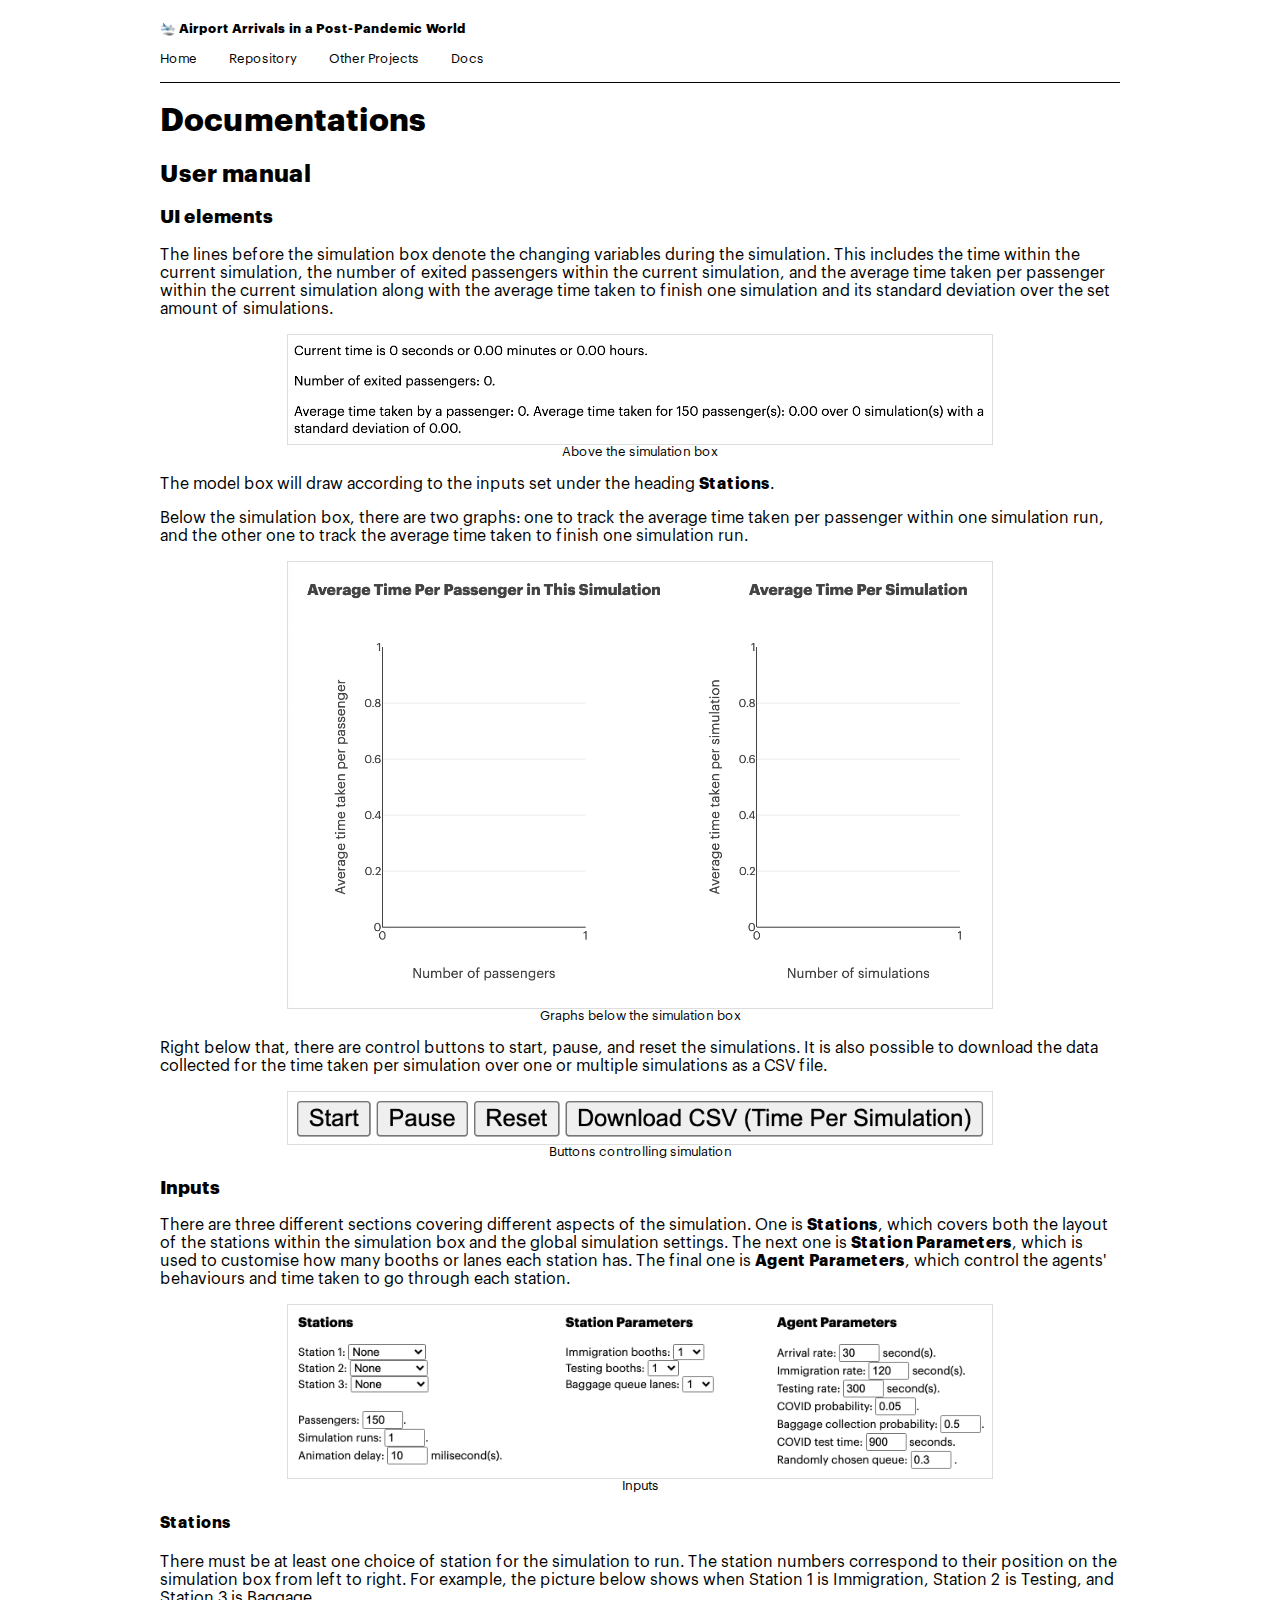
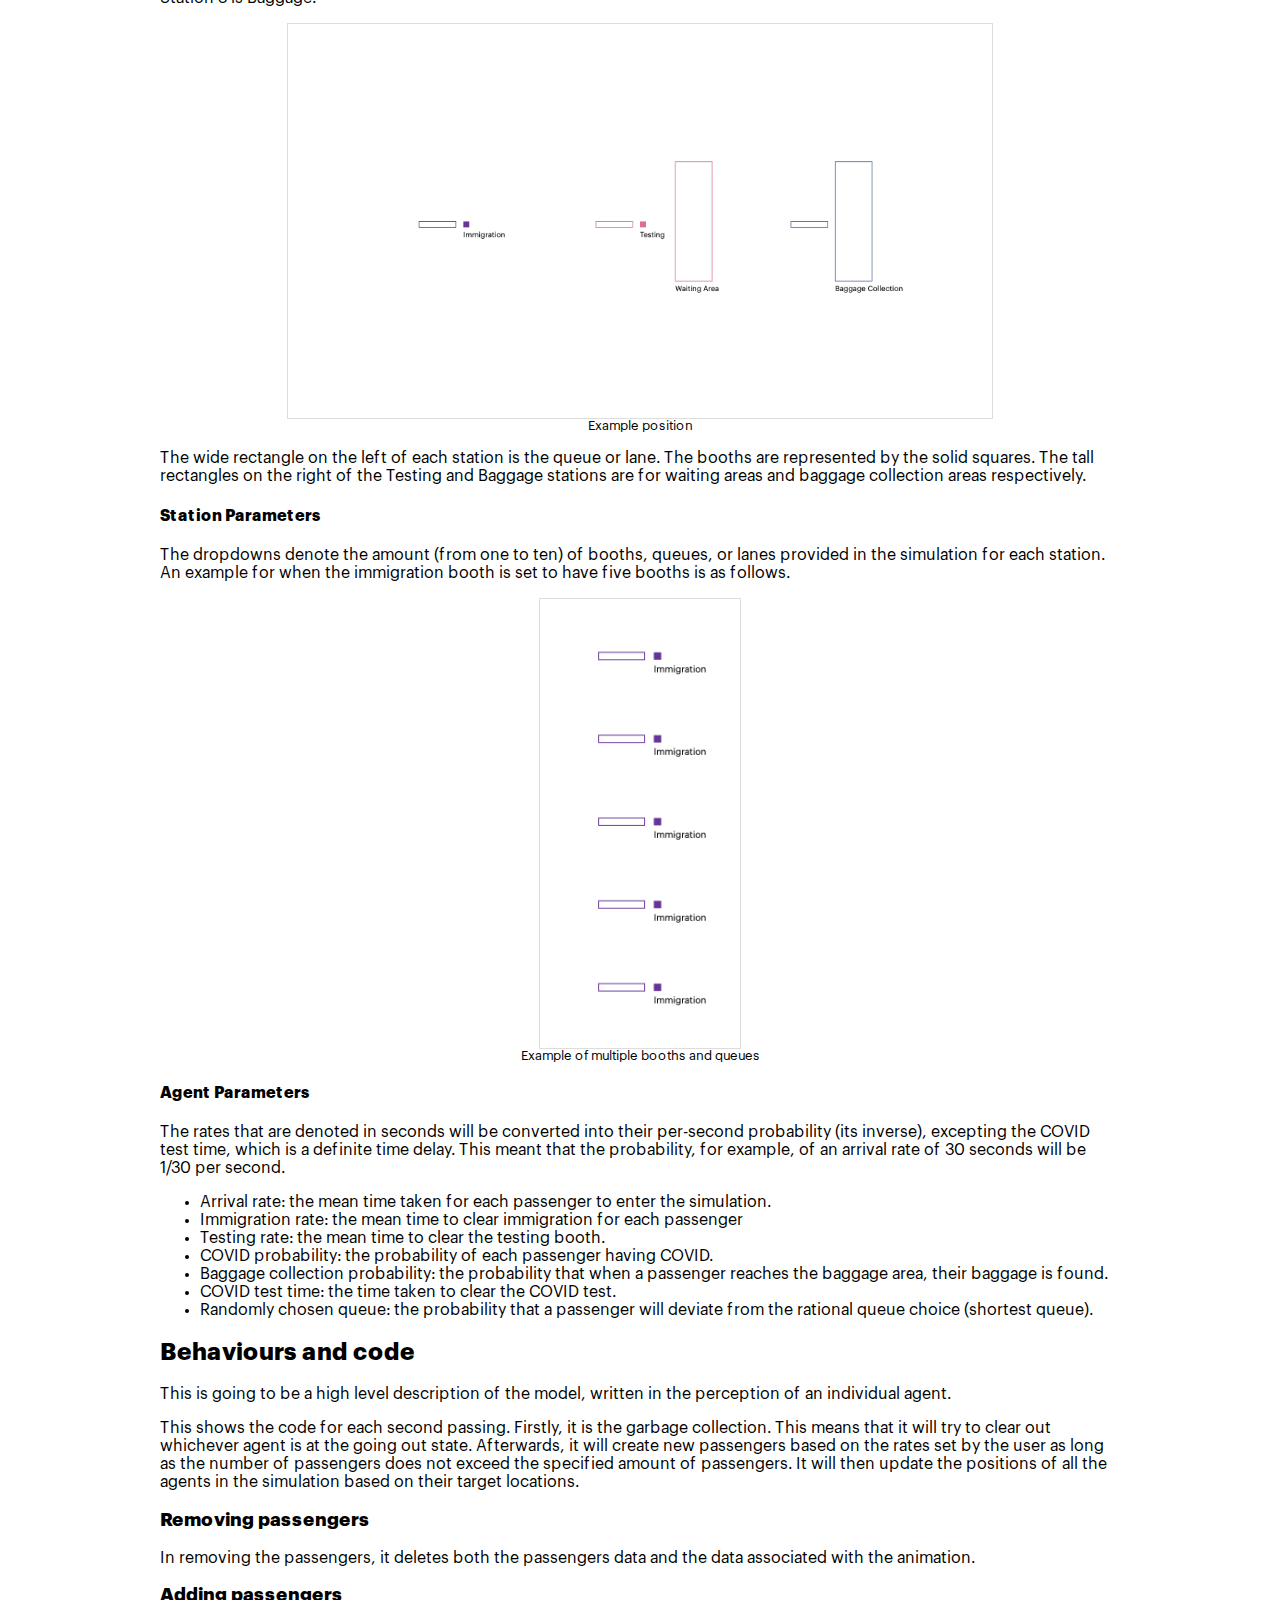
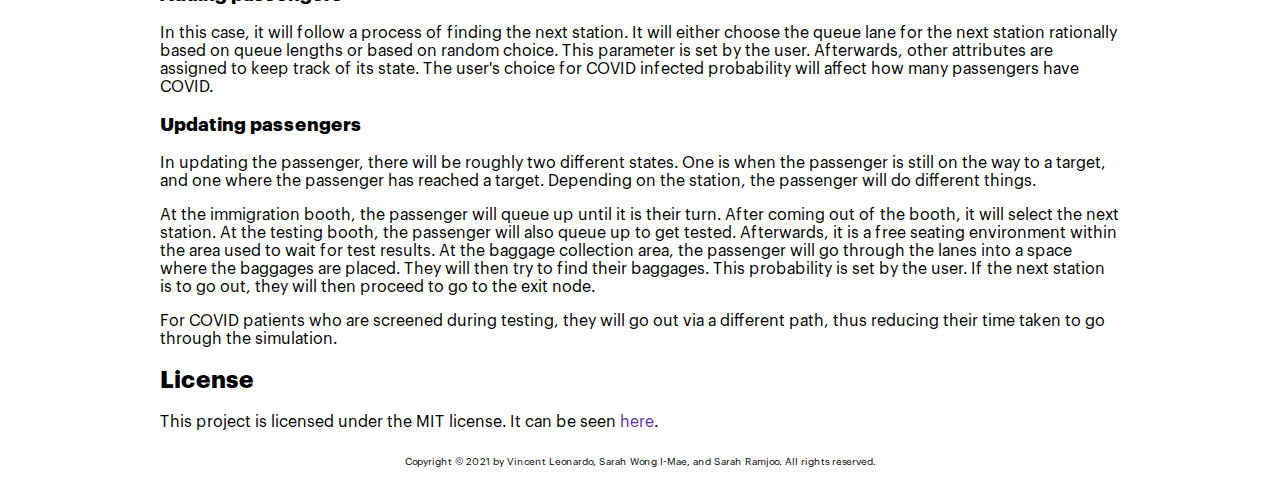
==== documentations.html @ 08063bd6 "Added docs, UI beautification" ====
<!DOCTYPE html>
<html lang="en">
<head>
  <meta charset="UTF-8">
  <meta http-equiv="X-UA-Compatible" content="IE=edge">
  <meta name="viewport" content="width=device-width, initial-scale=1.0">
  <script src="https://d3js.org/d3.v7.min.js"></script>
  <script src="https://cdn.plot.ly/plotly-2.6.3.min.js"></script>
  <link rel="stylesheet" href="./styles/stylesheet.css" />
  <title>Documentations - Airport Arrivals in a Post-Pandemic World</title>
  <title>Document</title>
</head>
<body>
  <div class="wrapper">
    <div>
        <div name="navbar">
          <p id="titlebar">🛬 <b>Airport Arrivals in a Post-Pandemic World</b></p>
          <nav class="crumbs">
            <ul>
              <li class="crumb">
                <a href="./index.html">Home</a>
              </li>
              <li class="crumb">
                <a href="https://github.com/vincentleooo/sma-airport-model">Repository</a>
              </li>
              <li class="crumb">
                <a href="https://github.com/vincentleooo">Other Projects</a>
              </li>
              <li class="crumb">
                <a href="./documentations.html">Docs</a>
              </li>
            </ul>
          </nav>
        </div>

        <h1>Documentations</h1>
        <h2>User manual</h2>
        <h3>UI elements</h3>
        <p>The lines before the simulation box denote the changing variables during the simulation. This includes the time within the current simulation, the number of exited passengers within the current simulation, and the average time taken per passenger within the current simulation along with the average time taken to finish one simulation and its standard deviation over the set amount of simulations.</p>
        
        <figure>
          <img src="./img/befSimBox.png" alt="Before the simulation box" class="responsive">
          <figcaption>Above the simulation box</figcaption>
        </figure>

        <p>The model box will draw according to the inputs set under the heading <b>Stations</b>.</p>

        <p>Below the simulation box, there are two graphs: one to track the average time taken per passenger within one simulation run, and the other one to track the average time taken to finish one simulation run.</p>

        <figure>
          <img src="./img/graphs.png" alt="Graphs" class="responsive">
          <figcaption>Graphs below the simulation box</figcaption>
        </figure>

        <p>Right below that, there are control buttons to start, pause, and reset the simulations. It is also possible to download the data collected for the time taken per simulation over one or multiple simulations as a CSV file.</p>

        <figure>
          <img src="./img/buttons.png" alt="Buttons controlling simulation" class="responsive">
          <figcaption>Buttons controlling simulation</figcaption>
        </figure>

        <h3>Inputs</h3>

        There are three different sections covering different aspects of the simulation. One is <b>Stations</b>, which covers both the layout of the stations within the simulation box and the global simulation settings. The next one is <b>Station Parameters</b>, which is used to customise how many booths or lanes each station has. The final one is <b>Agent Parameters</b>, which control the agents' behaviours and time taken to go through each station.

        <figure>
          <img src="./img/inputs.png" alt="Inputs" class="responsive">
          <figcaption>Inputs</figcaption>
        </figure>

        <h4>Stations</h4>

        <p>There must be at least one choice of station for the simulation to run. The station numbers correspond to their position on the simulation box from left to right. For example, the picture below shows when Station 1 is Immigration, Station 2 is Testing, and Station 3 is Baggage.</p>

        <figure>
          <img src="./img/example1.png" alt="Example position" class="responsive">
          <figcaption>Example position</figcaption>
        </figure>

        The wide rectangle on the left of each station is the queue or lane. The booths are represented by the solid squares. The tall rectangles on the right of the Testing and Baggage stations are for waiting areas and baggage collection areas respectively.

        <h4>Station Parameters</h4>

        The dropdowns denote the amount (from one to ten) of booths, queues, or lanes provided in the simulation for each station. An example for when the immigration booth is set to have five booths is as follows.

        <figure>
          <img src="./img/example2.png" alt="Example of multiple queues" class="responsive1">
          <figcaption>Example of multiple booths and queues</figcaption>
        </figure>

        <h4>Agent Parameters</h4>
        The rates that are denoted in seconds will be converted into their per-second probability (its inverse), excepting the COVID test time, which is a definite time delay. This meant that the probability, for example, of an arrival rate of 30 seconds will be 1/30 per second.

        <ul><li>Arrival rate: the mean time taken for each passenger to enter the simulation.</li>
        <li>Immigration rate: the mean time to clear immigration for each passenger</li>
        <li>Testing rate: the mean time to clear the testing booth.</li>
        <li>COVID probability: the probability of each passenger having COVID.</li>
        <li>Baggage collection probability: the probability that when a passenger reaches the baggage area, their baggage is found.</li>
        <li>COVID test time: the time taken to clear the COVID test.</li>
        <li>Randomly chosen queue: the probability that a passenger will deviate from the rational queue choice (shortest queue).</li></ul>

        <h2>Behaviours and code</h2>

        <p>This is going to be a high level description of the model, written in the perception of an individual agent.</p>

        <script src="https://gist.github.com/vincentleooo/a00699ca2dde5024b171e38fe5aca7cb.js"></script>

        <p>This shows the code for each second passing. Firstly, it is the garbage collection. This means that it will try to clear out whichever agent is at the going out state. Afterwards, it will create new passengers based on the rates set by the user as long as the number of passengers does not exceed the specified amount of passengers. It will then update the positions of all the agents in the simulation based on their target locations.</p>

        <h3>Removing passengers</h3>

        <script src="https://gist.github.com/vincentleooo/b3c0ce0523d89e47d59c05e5fa7e49c8.js"></script>

        <p>In removing the passengers, it deletes both the passengers data and the data associated with the animation.</p>

        <h3>Adding passengers</h3>

        <script src="https://gist.github.com/vincentleooo/8b204fa2a7189544e61f038f6f36dc8b.js"></script>

        <p>In this case, it will follow a process of finding the next station. It will either choose the queue lane for the next station rationally based on queue lengths or based on random choice. This parameter is set by the user. Afterwards, other attributes are assigned to keep track of its state. The user's choice for COVID infected probability will affect how many passengers have COVID.</p>

        <h3>Updating passengers</h3>

        <script src="https://gist.github.com/vincentleooo/0a80286d963ba66578589eab0f373d00.js"></script>

        <p>In updating the passenger, there will be roughly two different states. One is when the passenger is still on the way to a target, and one where the passenger has reached a target. Depending on the station, the passenger will do different things.</p>

        <p>At the immigration booth, the passenger will queue up until it is their turn. After coming out of the booth, it will select the next station. At the testing booth, the passenger will also queue up to get tested. Afterwards, it is a free seating environment within the area used to wait for test results. At the baggage collection area, the passenger will go through the lanes into a space where the baggages are placed. They will then try to find their baggages. This probability is set by the user. If the next station is to go out, they will then proceed to go to the exit node.</p>

        <p>For COVID patients who are screened during testing, they will go out via a different path, thus reducing their time taken to go through the simulation.</p>

        <h2>License</h2>
        <p>This project is licensed under the MIT license. It can be seen <a href="./LICENSE">here</a>.</p>
    </div>
    <footer class="footer">
      <p>
        Copyright &copy; 2021 by Vincent Leonardo, Sarah Wong I-Mae, and Sarah Ramjoo. All
        rights reserved.
      </p>
    </footer>
  </div>
  
</body>
</html>
---- styles/stylesheet.css ----
@font-face {
  font-family: "Graphik";
  font-style: normal;
  font-weight: 400;
  font-display: swap;
  src: local("Graphik-Regular"),
    url("fonts/Graphik/Graphik-Regular.woff2") format("woff2"),
    url("fonts/Graphik/Graphik-Regular.woff") format("woff");
}

/* source-sans-pro-600 */
@font-face {
  font-family: "Graphik";
  font-style: normal;
  font-weight: 600;
  font-display: swap;
  src: local("Graphik-Medium"),
    url("fonts/Graphik/Graphik-Medium.woff2") format("woff2"),
    url("fonts/Graphik/Graphik-Medium.woff") format("woff");
}

/* source-sans-pro-700 */
@font-face {
  font-family: "Graphik";
  font-style: normal;
  font-weight: 700;
  font-display: swap;
  src: local("Graphik-Bold"),
    url("fonts/Graphik/Graphik-Bold.woff2") format("woff2"),
    url("fonts/Graphik/Graphik-Bold.woff") format("woff");
}

a {
  color: rebeccapurple;
  text-decoration: none;
}

.wrapper {
  min-height: 100vh;
  display: grid;
  grid-template-rows: 1fr;
  font-family: "Graphik";
}

nav {
  border-bottom: 1px solid black;
}

.crumbs ul {
  display: flex;
  list-style-type: none;
  padding-left: 0;
  /* justify-content: space-between; */
}

.crumb {
  display: inline-block;
}

.crumbs li {
  font-size: small;
  display: inline-block;
  height: 100%;
  padding-right: 2rem;
}

.crumbs a {
  color: black;
  text-decoration: none;
}

.crumbs a:hover {
  color: rebeccapurple;
}

.footer p {
  text-align: center;
  font-size: x-small;
}

.wrapper {
  max-width: 960px;
  width: 90%;
  margin: 0 auto !important;
  float: none !important;
}

h2 {
  font-family: "Graphik";
  color: black;
}

p,
ul {
  font-family: "Graphik";
}

.simulate {
  text-align: center;
}

.button {
  font-size: medium;
}

label {
  font-size: small;
}

.selections label {
  display: list-item;
  list-style: none;
}

.parameters label {
  display: list-item;
  list-style: none;
}

.probabilities label {
  display: list-item;
  list-style: none;
}

.slider {
  -webkit-appearance: none;
  width: 50%;
  border-radius: 10px;
  background: #d3d3d3;
  outline: none;
  opacity: 0.7;
  -webkit-transition: 0.2s;
  transition: opacity 0.2s;
}

.slider::-webkit-slider-thumb {
  -webkit-appearance: none;
  appearance: none;
  width: 10px;
  height: 10px;
  border-radius: 50%;
  background: rebeccapurple;
  cursor: pointer;
}

.slider::-moz-range-thumb {
  width: 10px;
  height: 10px;
  border-radius: 50%;
  background: rebeccapurple;
  cursor: pointer;
}

.slidecontainer output {
  font-size: small;
}

.inputs {
  display: flex;
  justify-content: space-evenly;
}

#time,
#numExited,
#aveAll {
  font-size: small;
}

#graphs {
  display: flex;
  gap: 5px;
}

@media (max-width: 800px) {
  .inputs {
    display: list-item;
    list-style: none;
  }
}

@media (max-width: 720px) {
  #graphs {
    display: list-item;
    list-style: none;
  }
}

.responsive {
  max-width: 960px;
  width: 80%;
  display: block;
  margin-left: auto;
  margin-right: auto;
  border: #ddd thin solid;
}

.responsive1 {
  max-width: 200px;
  width: 80%;
  display: block;
  margin-left: auto;
  margin-right: auto;
  border: #ddd thin solid;
}

figcaption {
  font-size: small;
  text-align: center;
}

#titlebar {
  font-size: small;
}

/* #toc_container {
  background: #f9f9f9 none repeat scroll 0 0;
  border: 1px solid #aaa;
  display: table;
  font-size: 85%;
  margin-bottom: 1em;
  padding: 20px;
  width: auto;
}
.toc_title {
  font-weight: 700;
  text-align: center;
}
#toc_container li,
#toc_container ul,
#toc_container ul li {
  list-style: outside none none !important;
} */
.gist {
  max-width: 100%;
  display: block;
  margin-left: auto;
  margin-right: auto;
  overflow: auto;
}

.gist .blob-wrapper.data {
  max-height:500px;
  overflow:auto;
}
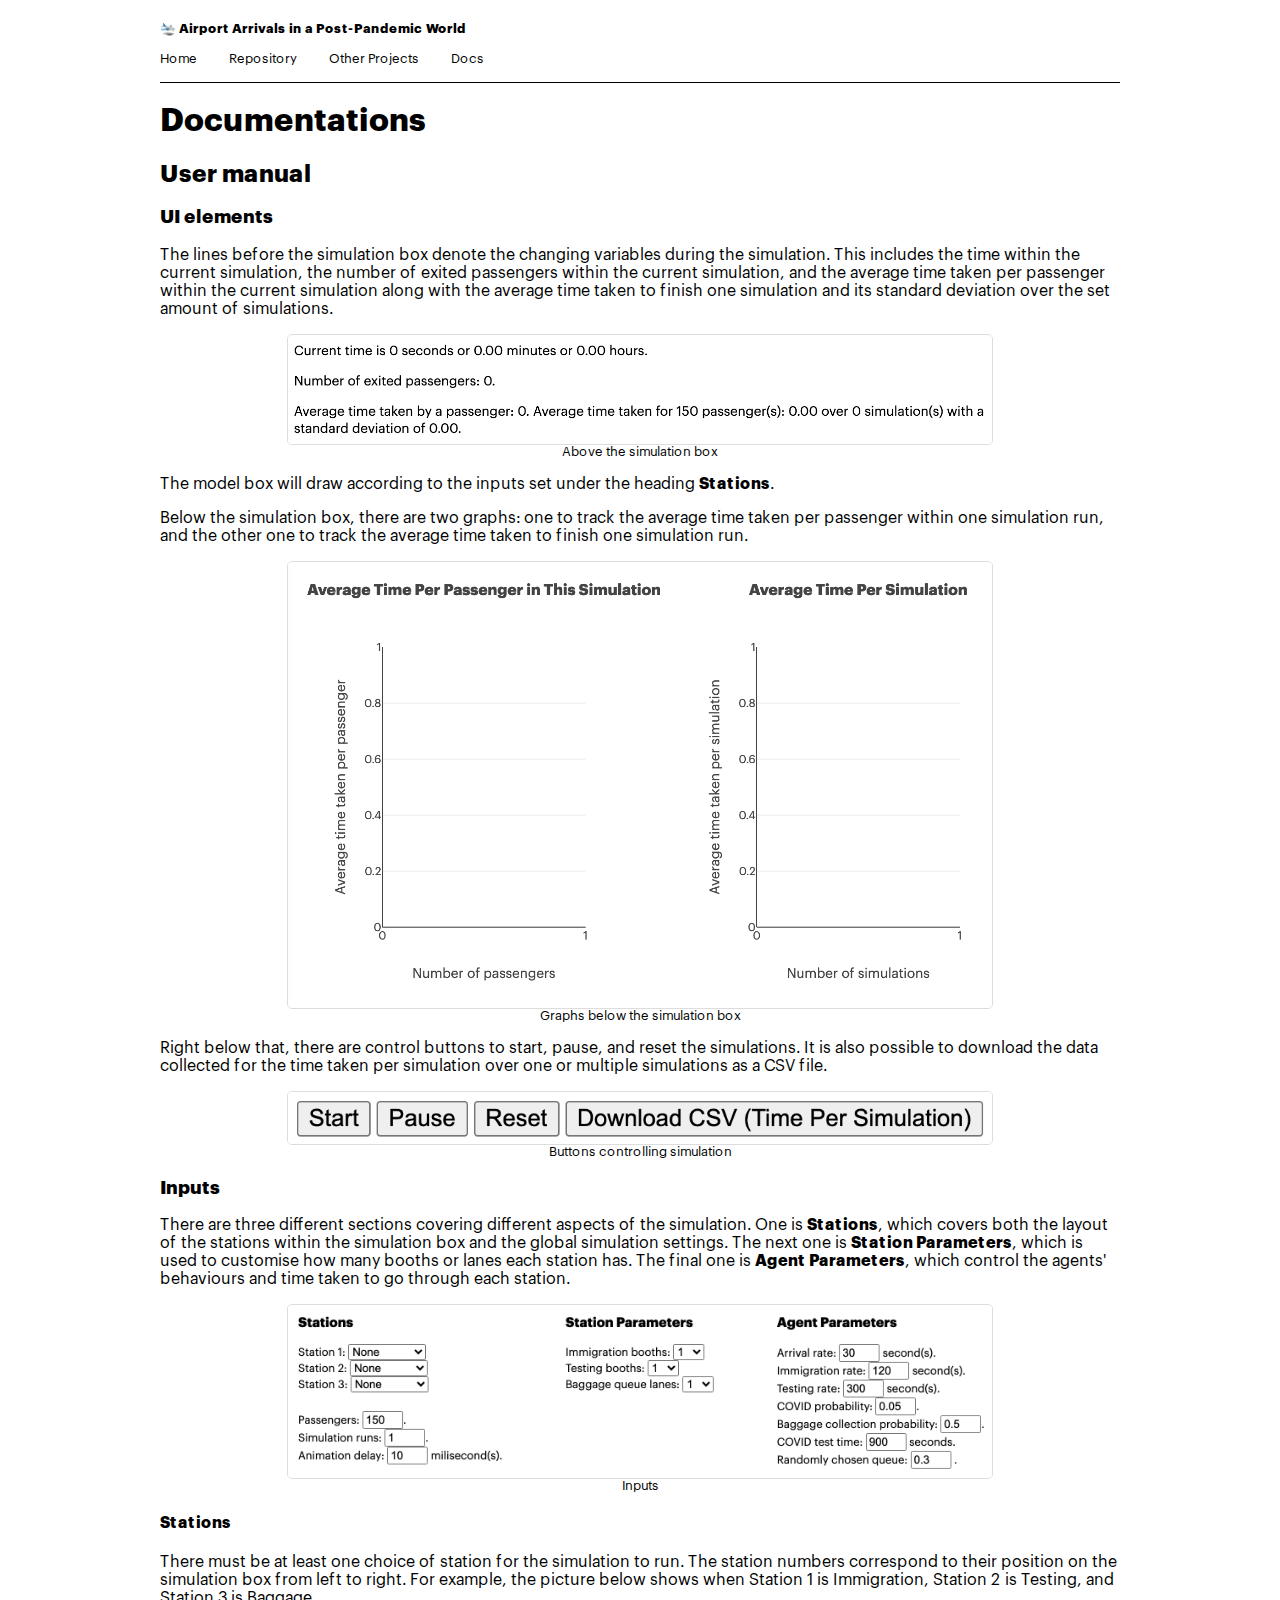
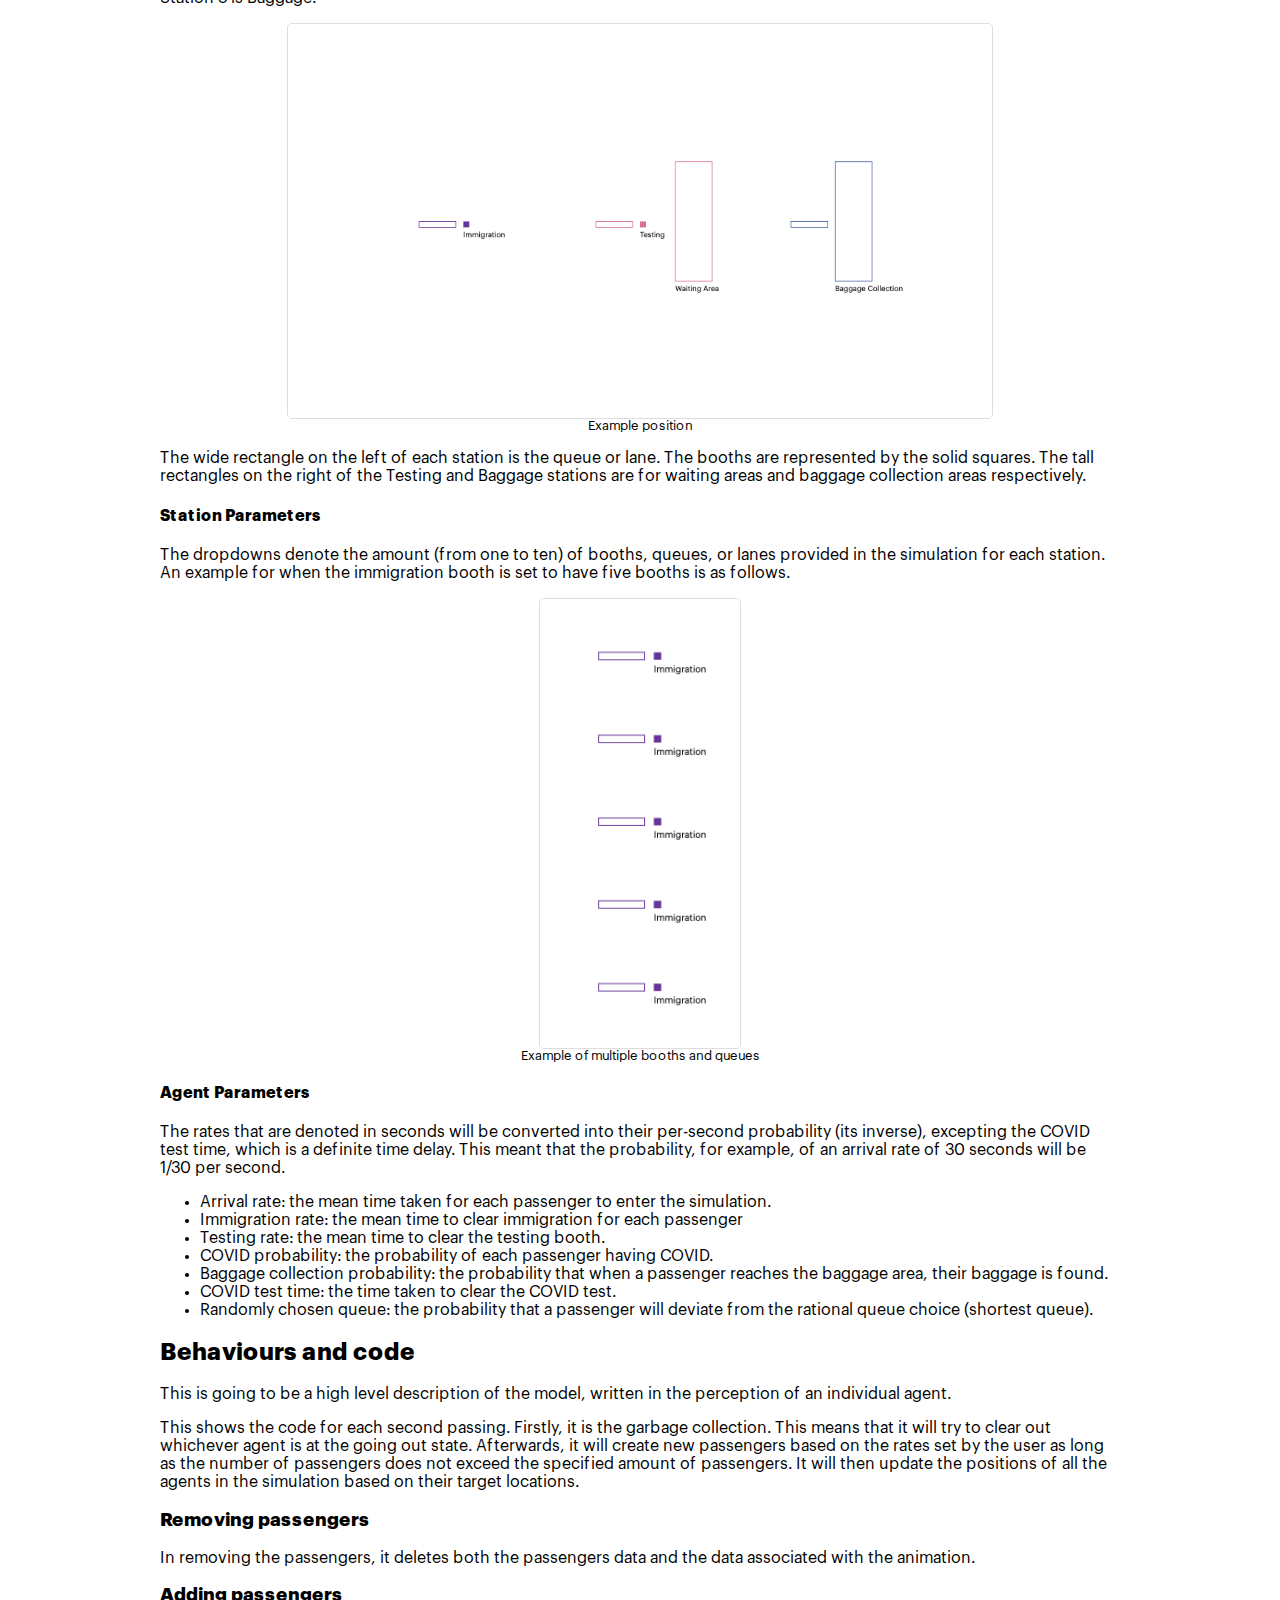
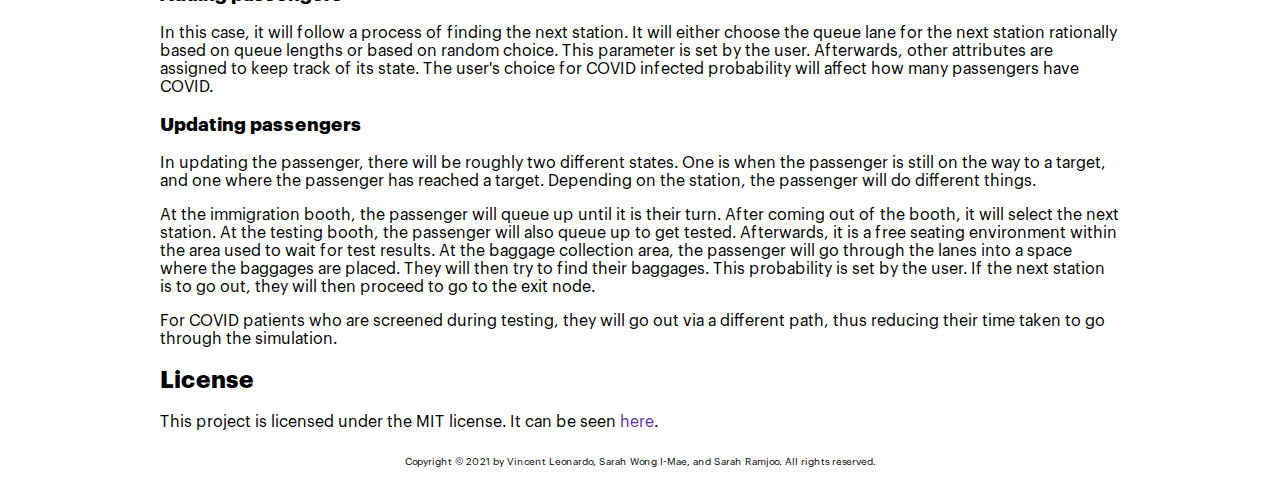
==== commit 4e78d374: "Edited gist stylings, hot fix for mobile" ====
--- a/documentations.html
+++ b/documentations.html
@@ -102,26 +102,32 @@
         <h2>Behaviours and code</h2>
 
         <p>This is going to be a high level description of the model, written in the perception of an individual agent.</p>
-
-        <script src="https://gist.github.com/vincentleooo/a00699ca2dde5024b171e38fe5aca7cb.js"></script>
-
+        
+        <!-- <figure id="gists">
+          <script src="https://gist.github.com/vincentleooo/a00699ca2dde5024b171e38fe5aca7cb.js"></script>
+        </figure> -->
+          
         <p>This shows the code for each second passing. Firstly, it is the garbage collection. This means that it will try to clear out whichever agent is at the going out state. Afterwards, it will create new passengers based on the rates set by the user as long as the number of passengers does not exceed the specified amount of passengers. It will then update the positions of all the agents in the simulation based on their target locations.</p>
 
         <h3>Removing passengers</h3>
 
-        <script src="https://gist.github.com/vincentleooo/b3c0ce0523d89e47d59c05e5fa7e49c8.js"></script>
+        <!-- <figure id="gists">
+          <script src="https://gist.github.com/vincentleooo/b3c0ce0523d89e47d59c05e5fa7e49c8.js"></script>
+        </figure> -->
 
         <p>In removing the passengers, it deletes both the passengers data and the data associated with the animation.</p>
 
         <h3>Adding passengers</h3>
-
-        <script src="https://gist.github.com/vincentleooo/8b204fa2a7189544e61f038f6f36dc8b.js"></script>
+        <!-- <figure id="gists">
+          <script src="https://gist.github.com/vincentleooo/8b204fa2a7189544e61f038f6f36dc8b.js"></script>
+        </figure> -->
 
         <p>In this case, it will follow a process of finding the next station. It will either choose the queue lane for the next station rationally based on queue lengths or based on random choice. This parameter is set by the user. Afterwards, other attributes are assigned to keep track of its state. The user's choice for COVID infected probability will affect how many passengers have COVID.</p>
 
         <h3>Updating passengers</h3>
-
-        <script src="https://gist.github.com/vincentleooo/0a80286d963ba66578589eab0f373d00.js"></script>
+        <figure id="gists">
+          <script src="https://gist.github.com/vincentleooo/0a80286d963ba66578589eab0f373d00.js"></script>
+        </figure>
 
         <p>In updating the passenger, there will be roughly two different states. One is when the passenger is still on the way to a target, and one where the passenger has reached a target. Depending on the station, the passenger will do different things.</p>
 
@@ -131,6 +137,8 @@
 
         <h2>License</h2>
         <p>This project is licensed under the MIT license. It can be seen <a href="./LICENSE">here</a>.</p>
+
+        
     </div>
     <footer class="footer">
       <p>
--- a/styles/stylesheet.css
+++ b/styles/stylesheet.css
@@ -29,6 +29,10 @@
     url("fonts/Graphik/Graphik-Bold.woff2") format("woff2"),
     url("fonts/Graphik/Graphik-Bold.woff") format("woff");
 }
+
+/* body {
+  margin: auto;
+} */
 
 a {
   color: rebeccapurple;
@@ -186,21 +190,25 @@
 }
 
 .responsive {
-  max-width: 960px;
+  max-width: 960px !important;
   width: 80%;
   display: block;
   margin-left: auto;
   margin-right: auto;
   border: #ddd thin solid;
+  overflow: auto;
+  border-radius: 5px;
 }
 
 .responsive1 {
-  max-width: 200px;
+  max-width: 200px !important;
   width: 80%;
   display: block;
   margin-left: auto;
   margin-right: auto;
   border: #ddd thin solid;
+  overflow: auto;
+  border-radius: 5px;
 }
 
 figcaption {
@@ -231,14 +239,182 @@
   list-style: outside none none !important;
 } */
 .gist {
-  max-width: 100%;
+  max-width: 960px !important;
+  min-width: 100px;
+  overflow:auto;
+}
+
+
+
+.gist .blob-wrapper.data {
+  max-height: 500px;
+  overflow: auto;
+  max-width: 960px;
+}
+
+@media (max-width: 760px) {
+  .gist .blob-wrapper.data {
+    max-height: 500px;
+  }
+
+  .gist {
+    width: 360px !important;
+    max-width: 360px !important;
+    overflow:auto;
+    width: 100%;
+  }
+}
+
+/* #gists {
+  max-width: 960px !important;
+  width: 80%;
   display: block;
   margin-left: auto;
   margin-right: auto;
-  overflow: auto;
-}
-
-.gist .blob-wrapper.data {
-  max-height:500px;
-  overflow:auto;
-}
+} */
+
+body .gist .highlight {
+  background: #000;
+}
+body .gist .blob-num,
+body .gist .blob-code-inner,
+body .gist .pl-s2,
+body .gist .pl-stj {
+  color: #f8f8f2;
+}
+body .gist .pl-c1 {
+  color: #ae81ff;
+}
+body .gist .pl-enti {
+  color: #a6e22e;
+  font-weight: 700;
+}
+body .gist .pl-st {
+  color: #66d9ef;
+}
+body .gist .pl-mdr {
+  color: #66d9ef;
+  font-weight: 400;
+}
+body .gist .pl-ms1 {
+  background: #fd971f;
+}
+body .gist .pl-c,
+body .gist .pl-c span,
+body .gist .pl-pdc {
+  color: #75715e;
+  font-style: italic;
+}
+body .gist .pl-cce,
+body .gist .pl-cn,
+body .gist .pl-coc,
+body .gist .pl-enc,
+body .gist .pl-ens,
+body .gist .pl-kos,
+body .gist .pl-kou,
+body .gist .pl-mh .pl-pdh,
+body .gist .pl-mp,
+body .gist .pl-mp1 .pl-sf,
+body .gist .pl-mq,
+body .gist .pl-pde,
+body .gist .pl-pse,
+body .gist .pl-pse .pl-s2,
+body .gist .pl-mp .pl-s3,
+body .gist .pl-smi,
+body .gist .pl-stp,
+body .gist .pl-sv,
+body .gist .pl-v,
+body .gist .pl-vi,
+body .gist .pl-vpf,
+body .gist .pl-mri,
+body .gist .pl-va,
+body .gist .pl-vpu {
+  color: #66d9ef;
+}
+body .gist .pl-cos,
+body .gist .pl-ml,
+body .gist .pl-pds,
+body .gist .pl-s,
+body .gist .pl-s1,
+body .gist .pl-sol {
+  color: #e6db74;
+}
+body .gist .pl-e,
+body .gist .pl-ef,
+body .gist .pl-en,
+body .gist .pl-enf,
+body .gist .pl-enm,
+body .gist .pl-entc,
+body .gist .pl-entm,
+body .gist .pl-eoac,
+body .gist .pl-eoac .pl-pde,
+body .gist .pl-eoi,
+body .gist .pl-mai .pl-sf,
+body .gist .pl-mm,
+body .gist .pl-pdv,
+body .gist .pl-som,
+body .gist .pl-sr,
+body .gist .pl-vo {
+  color: #a6e22e;
+}
+body .gist .pl-ent,
+body .gist .pl-eoa,
+body .gist .pl-eoai,
+body .gist .pl-eoai .pl-pde,
+body .gist .pl-k,
+body .gist .pl-ko,
+body .gist .pl-kolp,
+body .gist .pl-mc,
+body .gist .pl-mr,
+body .gist .pl-ms,
+body .gist .pl-s3,
+body .gist .pl-smc,
+body .gist .pl-smp,
+body .gist .pl-sok,
+body .gist .pl-sra,
+body .gist .pl-src,
+body .gist .pl-sre {
+  color: #f92672;
+}
+body .gist .pl-mb,
+body .gist .pl-pdb {
+  color: #e6db74;
+  font-weight: 700;
+}
+body .gist .pl-mi,
+body .gist .pl-pdi {
+  color: #f92672;
+  font-style: italic;
+}
+body .gist .pl-pdc1,
+body .gist .pl-scp {
+  color: #ae81ff;
+}
+body .gist .pl-sc,
+body .gist .pl-sf,
+body .gist .pl-mo,
+body .gist .pl-entl {
+  color: #fd971f;
+}
+body .gist .pl-mi1,
+body .gist .pl-mdht {
+  color: #a6e22e;
+  background: rgba(0, 64, 0, .5);
+}
+body .gist .pl-md,
+body .gist .pl-mdhf {
+  color: #f92672;
+  background: rgba(64, 0, 0, .5);
+}
+body .gist .pl-mdh,
+body .gist .pl-mdi {
+  color: #a6e22e;
+  font-weight: 400;
+}
+body .gist .pl-ib,
+body .gist .pl-id,
+body .gist .pl-ii,
+body .gist .pl-iu {
+  background: #a6e22e;
+  color: #272822;
+}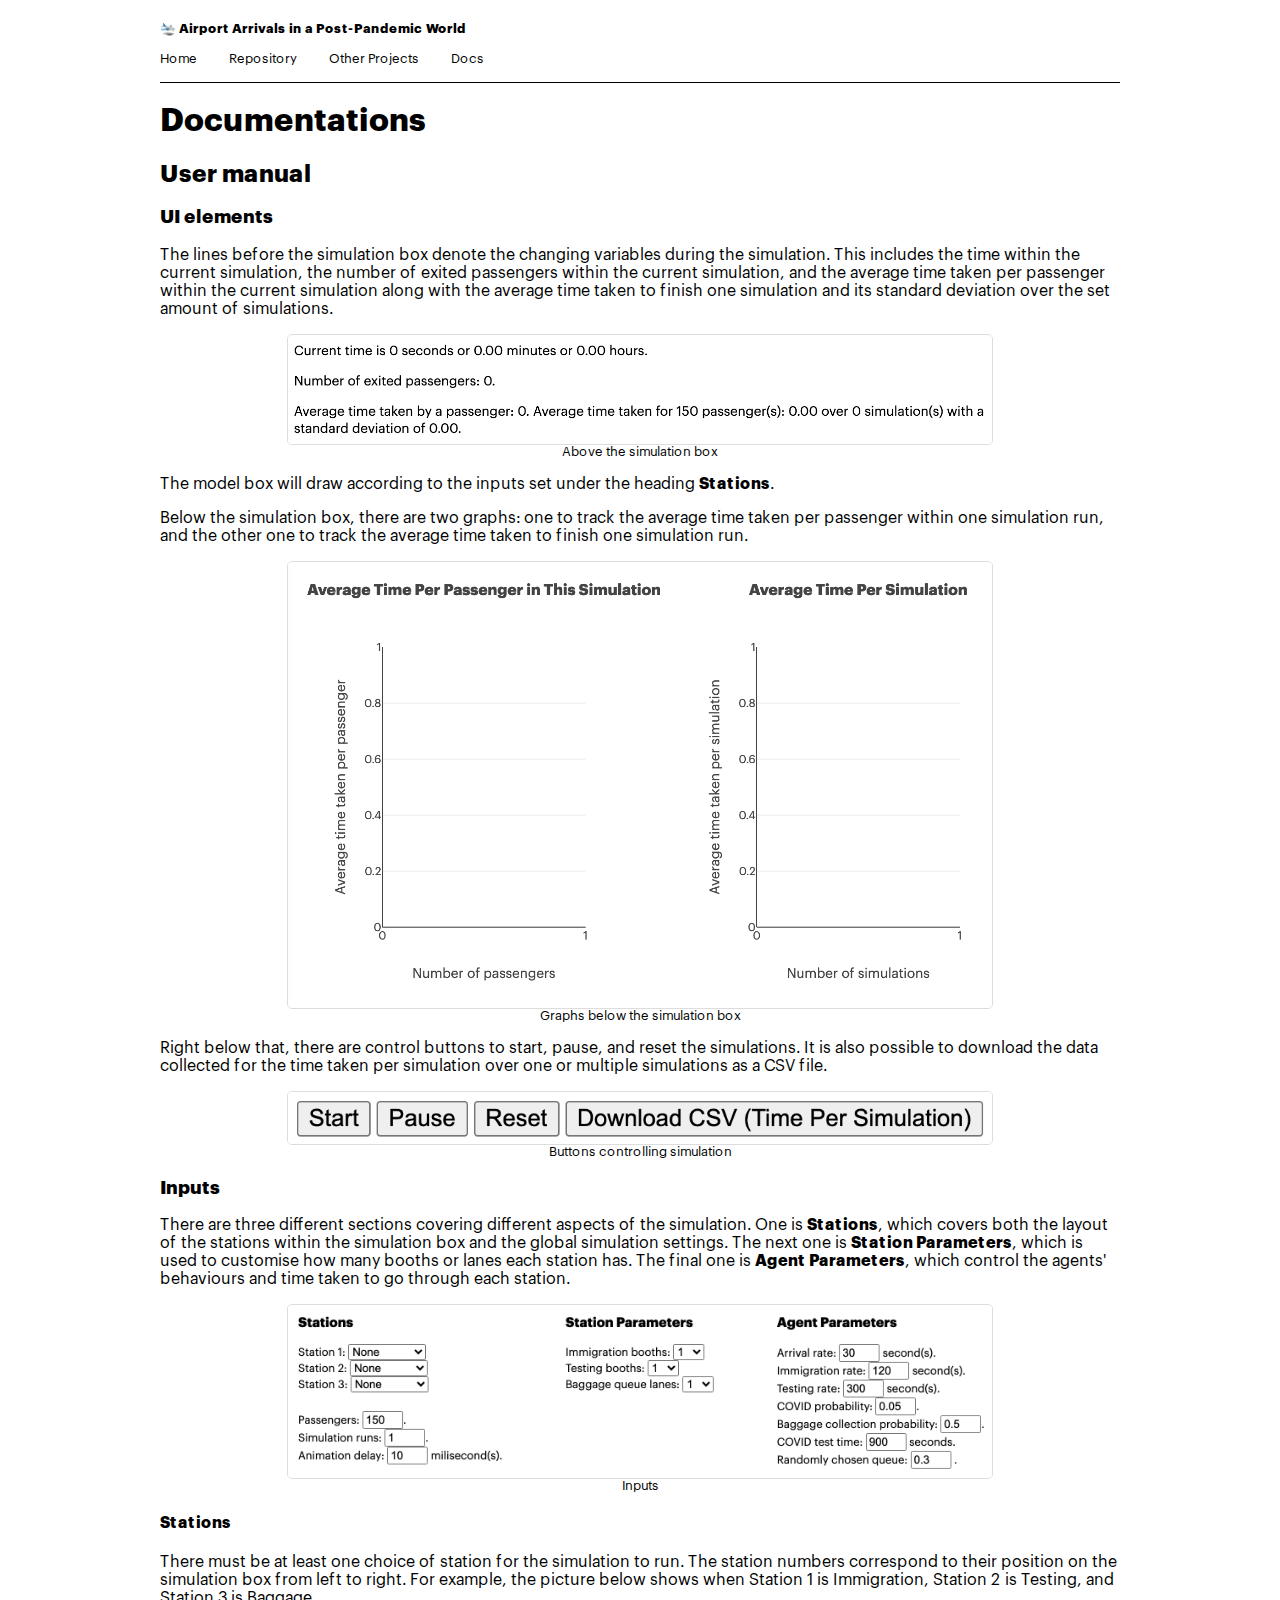
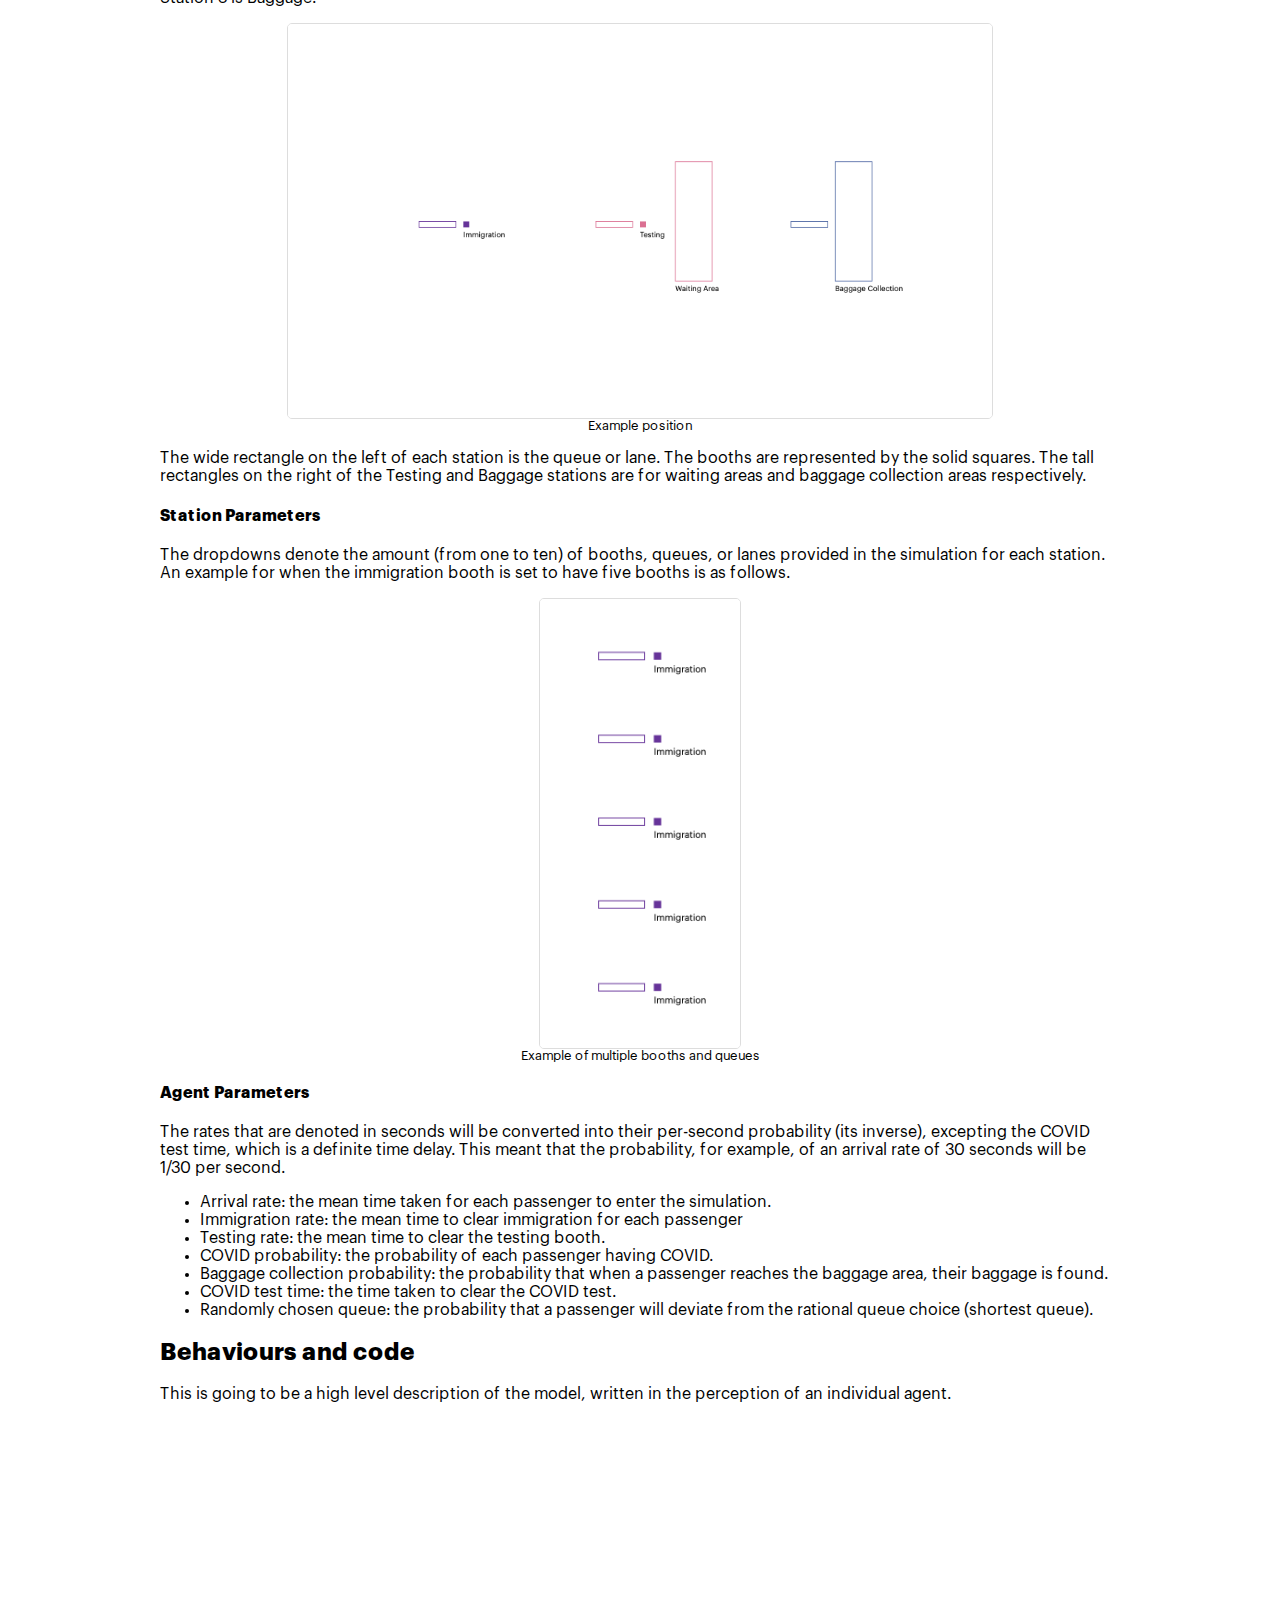
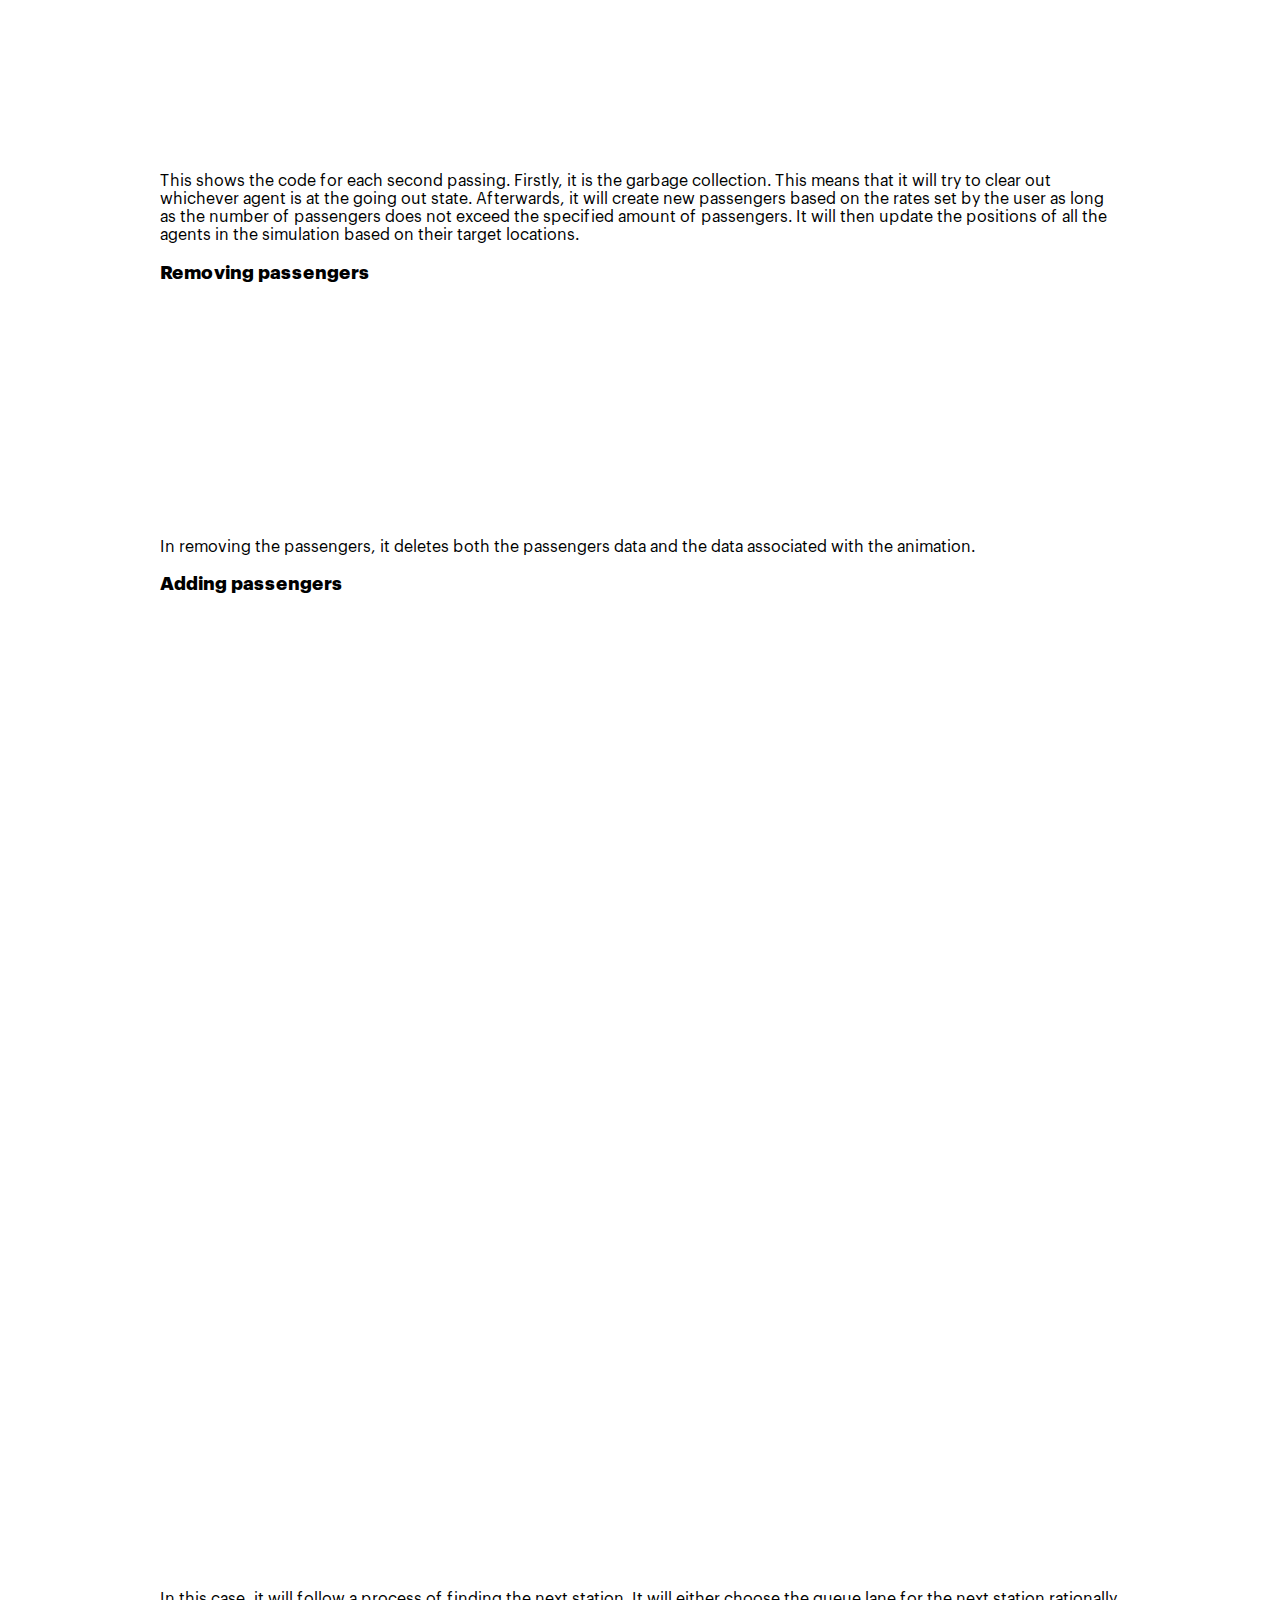
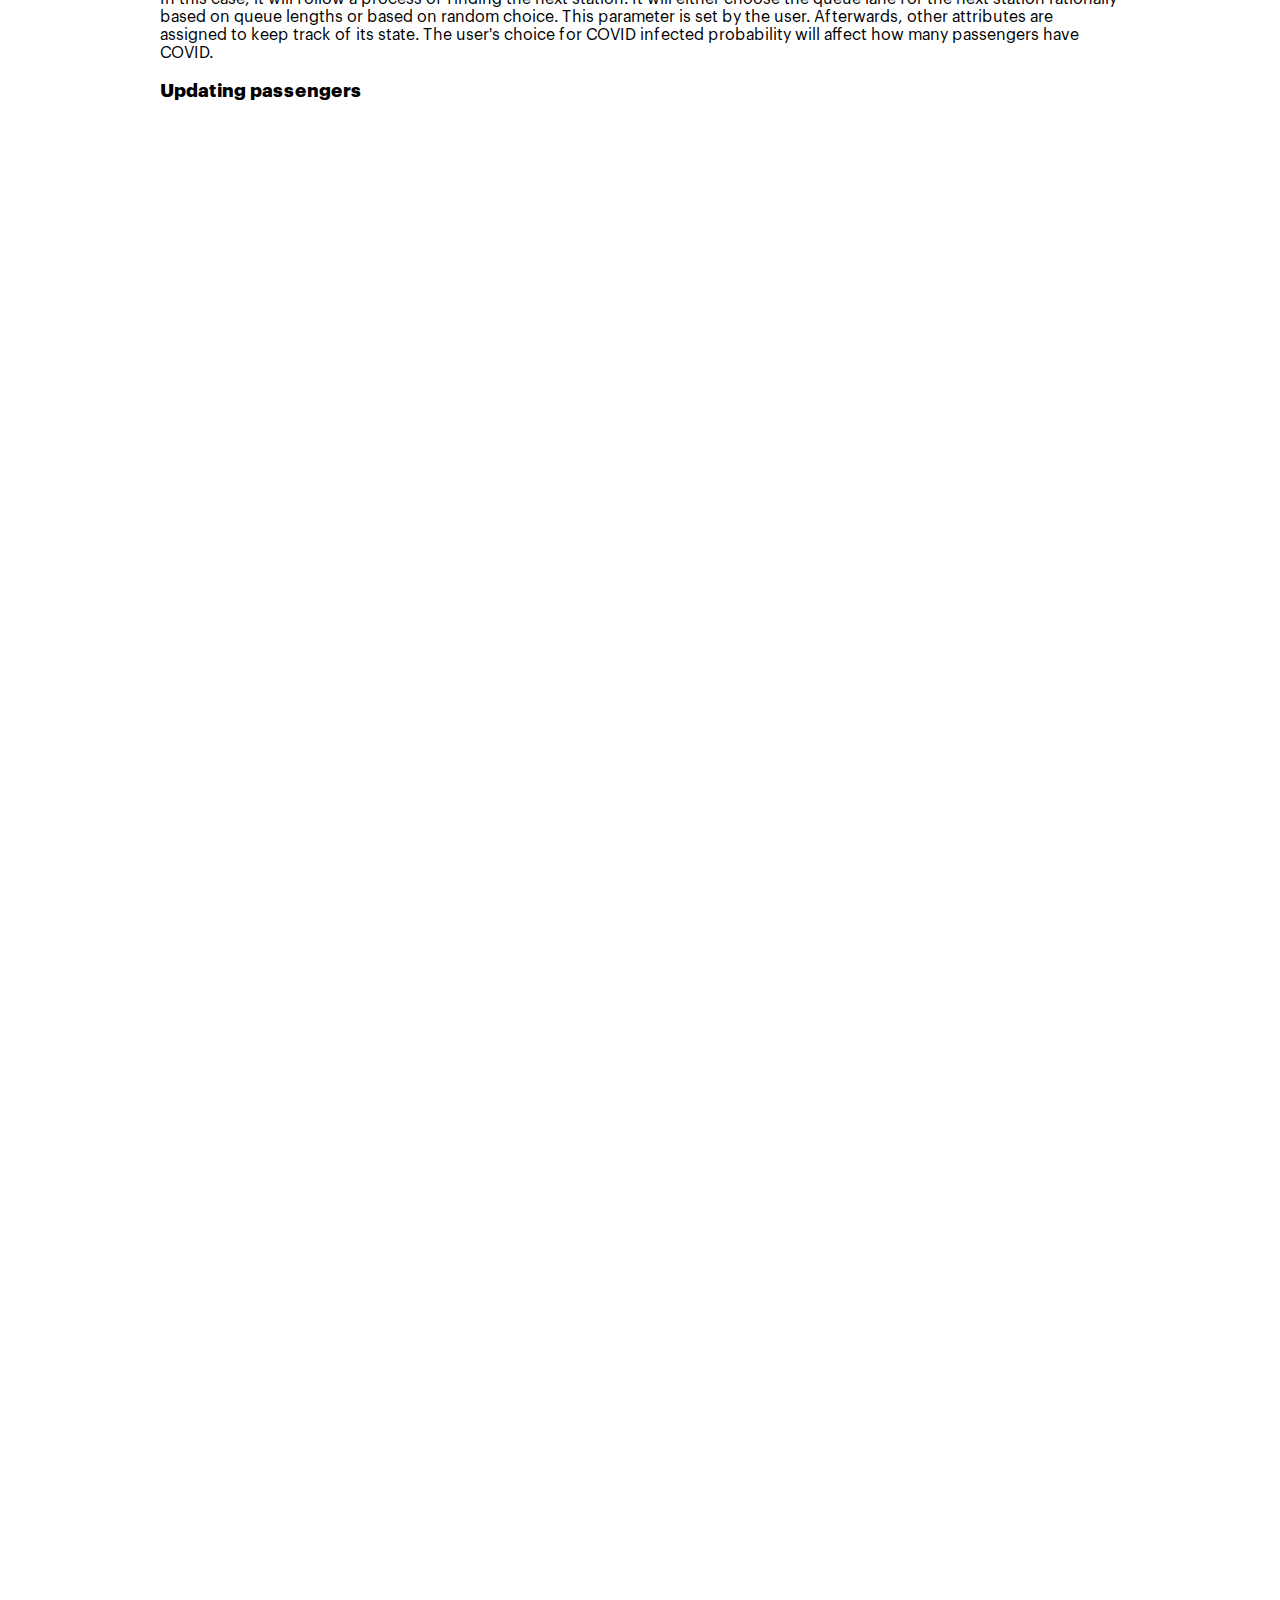
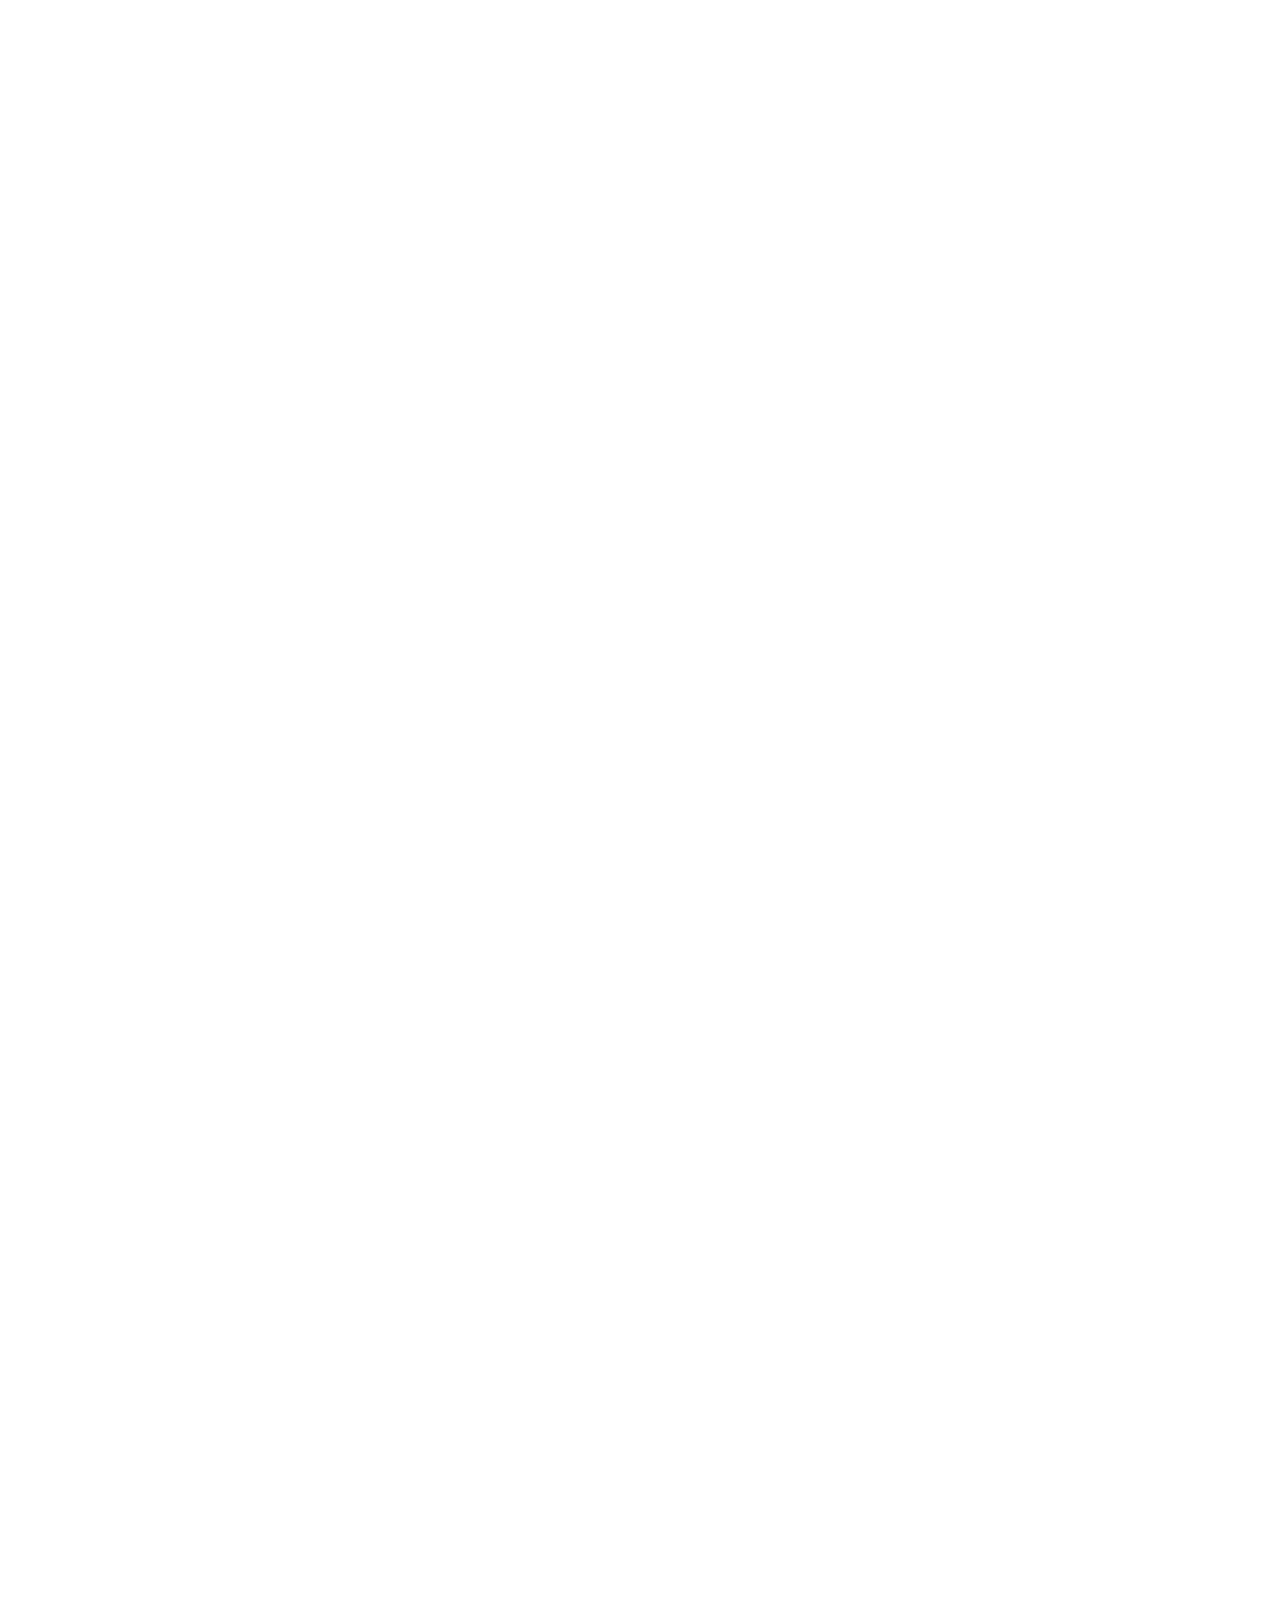
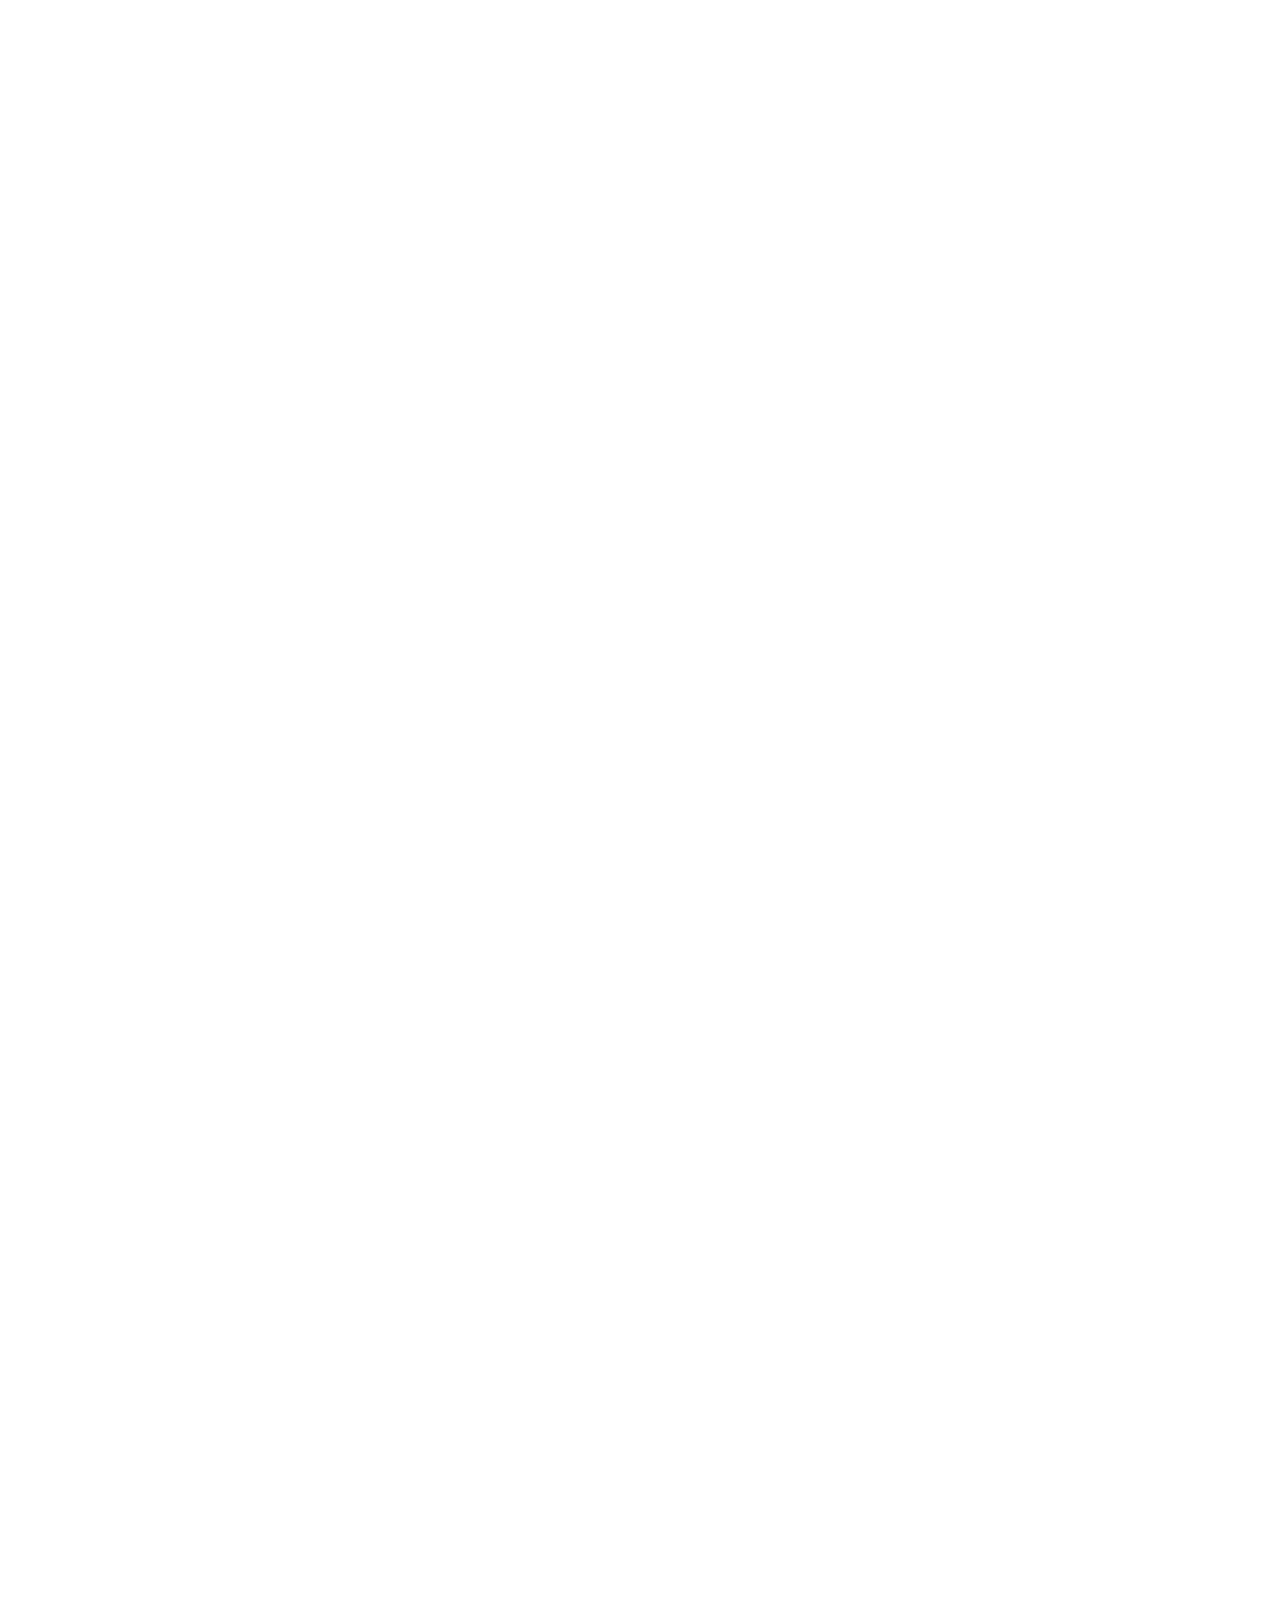
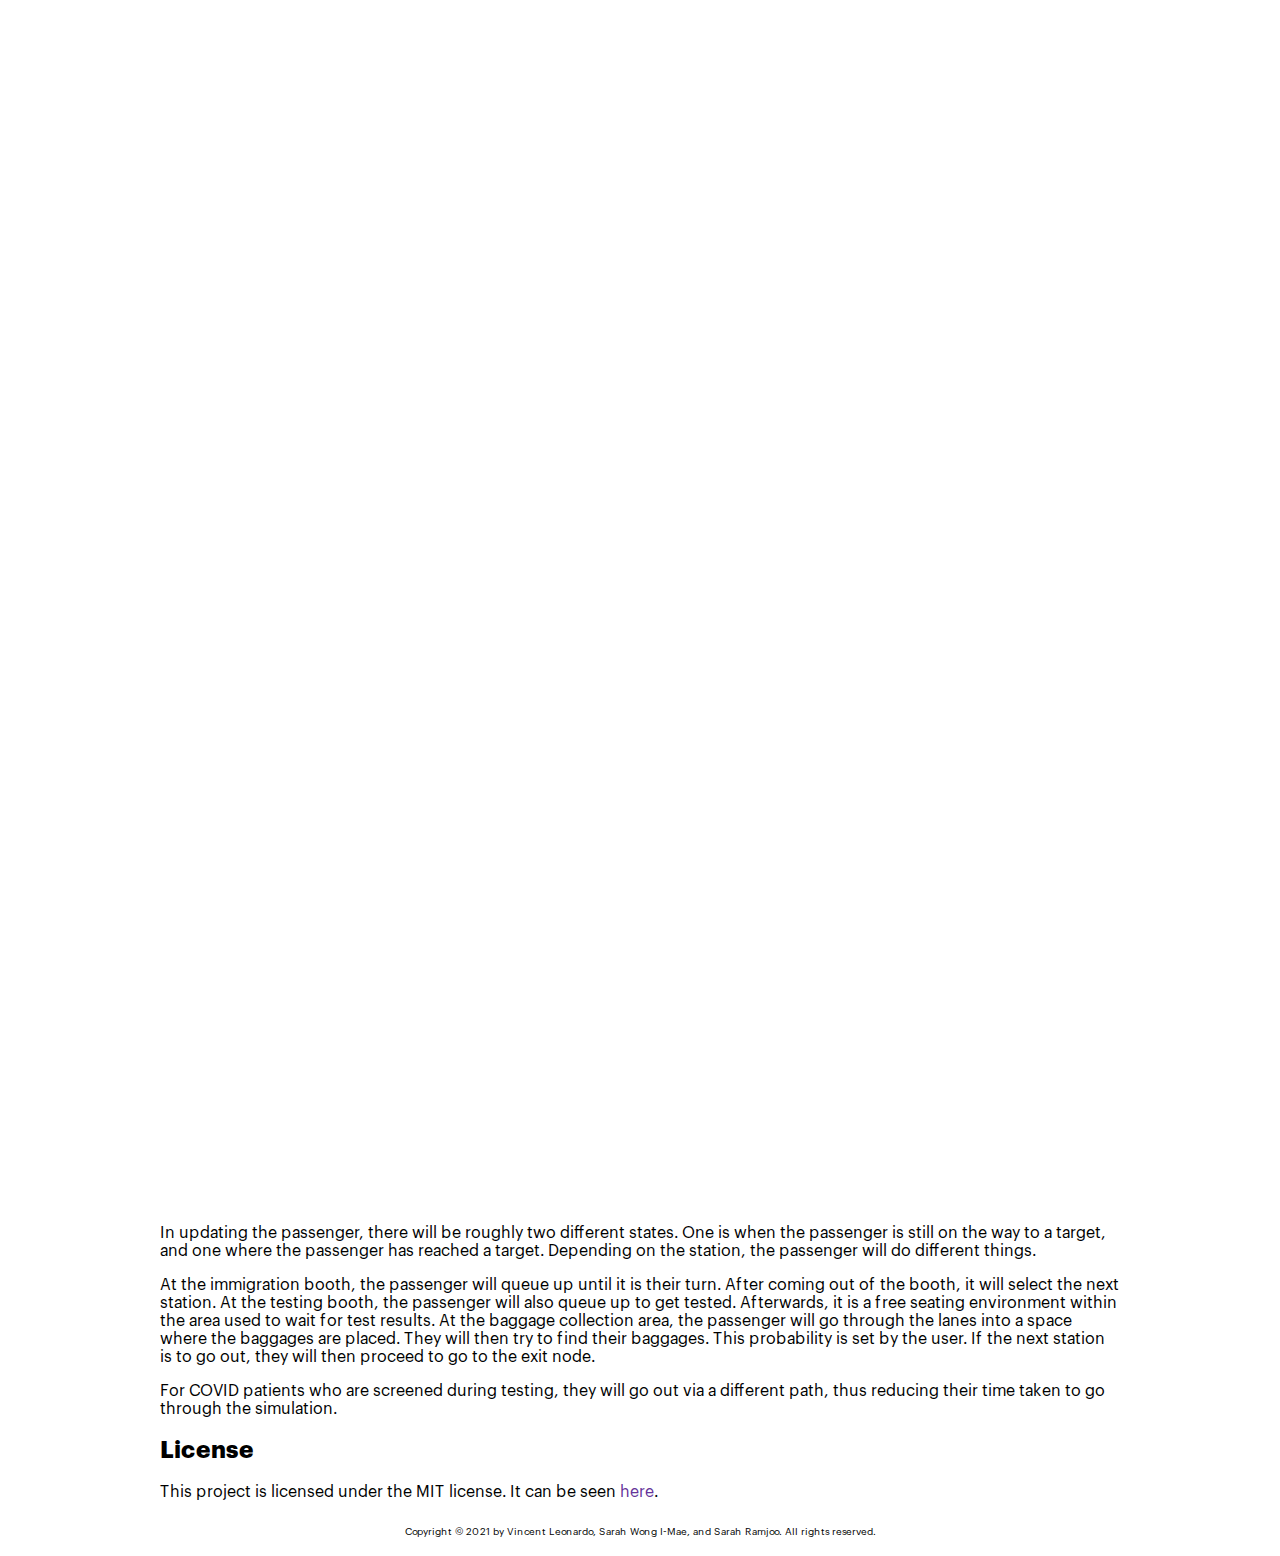
==== commit 34157b29: "Changed gists to ThisCodeWorks" ====
--- a/documentations.html
+++ b/documentations.html
@@ -103,31 +103,24 @@
 
         <p>This is going to be a high level description of the model, written in the perception of an individual agent.</p>
         
-        <!-- <figure id="gists">
-          <script src="https://gist.github.com/vincentleooo/a00699ca2dde5024b171e38fe5aca7cb.js"></script>
-        </figure> -->
+        <iframe src="https://www.thiscodeworks.com/embed/61b4af84fe9bbd0015d5e7f1" style="width: 100%; height: 333px;" frameborder="0"></iframe>
           
         <p>This shows the code for each second passing. Firstly, it is the garbage collection. This means that it will try to clear out whichever agent is at the going out state. Afterwards, it will create new passengers based on the rates set by the user as long as the number of passengers does not exceed the specified amount of passengers. It will then update the positions of all the agents in the simulation based on their target locations.</p>
 
         <h3>Removing passengers</h3>
 
-        <!-- <figure id="gists">
-          <script src="https://gist.github.com/vincentleooo/b3c0ce0523d89e47d59c05e5fa7e49c8.js"></script>
-        </figure> -->
+        <iframe src="https://www.thiscodeworks.com/embed/61b4b05cfe9bbd0015d5e7f2" style="width: 100%; height: 216px;" frameborder="0"></iframe>
 
         <p>In removing the passengers, it deletes both the passengers data and the data associated with the animation.</p>
 
         <h3>Adding passengers</h3>
-        <!-- <figure id="gists">
-          <script src="https://gist.github.com/vincentleooo/8b204fa2a7189544e61f038f6f36dc8b.js"></script>
-        </figure> -->
+        <iframe src="https://www.thiscodeworks.com/embed/61b4b094fe9bbd0015d5e7f3" style="width: 100%; height: 957px;" frameborder="0"></iframe>
 
         <p>In this case, it will follow a process of finding the next station. It will either choose the queue lane for the next station rationally based on queue lengths or based on random choice. This parameter is set by the user. Afterwards, other attributes are assigned to keep track of its state. The user's choice for COVID infected probability will affect how many passengers have COVID.</p>
 
         <h3>Updating passengers</h3>
-        <figure id="gists">
-          <script src="https://gist.github.com/vincentleooo/0a80286d963ba66578589eab0f373d00.js"></script>
-        </figure>
+
+        <iframe src="https://www.thiscodeworks.com/embed/61b4b185fe9bbd0015d5e7f4" style="width: 100%; height: 5884px;" frameborder="0"></iframe>
 
         <p>In updating the passenger, there will be roughly two different states. One is when the passenger is still on the way to a target, and one where the passenger has reached a target. Depending on the station, the passenger will do different things.</p>
 
--- a/styles/stylesheet.css
+++ b/styles/stylesheet.css
@@ -218,203 +218,4 @@
 
 #titlebar {
   font-size: small;
-}
-
-/* #toc_container {
-  background: #f9f9f9 none repeat scroll 0 0;
-  border: 1px solid #aaa;
-  display: table;
-  font-size: 85%;
-  margin-bottom: 1em;
-  padding: 20px;
-  width: auto;
-}
-.toc_title {
-  font-weight: 700;
-  text-align: center;
-}
-#toc_container li,
-#toc_container ul,
-#toc_container ul li {
-  list-style: outside none none !important;
-} */
-.gist {
-  max-width: 960px !important;
-  min-width: 100px;
-  overflow:auto;
-}
-
-
-
-.gist .blob-wrapper.data {
-  max-height: 500px;
-  overflow: auto;
-  max-width: 960px;
-}
-
-@media (max-width: 760px) {
-  .gist .blob-wrapper.data {
-    max-height: 500px;
-  }
-
-  .gist {
-    width: 360px !important;
-    max-width: 360px !important;
-    overflow:auto;
-    width: 100%;
-  }
-}
-
-/* #gists {
-  max-width: 960px !important;
-  width: 80%;
-  display: block;
-  margin-left: auto;
-  margin-right: auto;
-} */
-
-body .gist .highlight {
-  background: #000;
-}
-body .gist .blob-num,
-body .gist .blob-code-inner,
-body .gist .pl-s2,
-body .gist .pl-stj {
-  color: #f8f8f2;
-}
-body .gist .pl-c1 {
-  color: #ae81ff;
-}
-body .gist .pl-enti {
-  color: #a6e22e;
-  font-weight: 700;
-}
-body .gist .pl-st {
-  color: #66d9ef;
-}
-body .gist .pl-mdr {
-  color: #66d9ef;
-  font-weight: 400;
-}
-body .gist .pl-ms1 {
-  background: #fd971f;
-}
-body .gist .pl-c,
-body .gist .pl-c span,
-body .gist .pl-pdc {
-  color: #75715e;
-  font-style: italic;
-}
-body .gist .pl-cce,
-body .gist .pl-cn,
-body .gist .pl-coc,
-body .gist .pl-enc,
-body .gist .pl-ens,
-body .gist .pl-kos,
-body .gist .pl-kou,
-body .gist .pl-mh .pl-pdh,
-body .gist .pl-mp,
-body .gist .pl-mp1 .pl-sf,
-body .gist .pl-mq,
-body .gist .pl-pde,
-body .gist .pl-pse,
-body .gist .pl-pse .pl-s2,
-body .gist .pl-mp .pl-s3,
-body .gist .pl-smi,
-body .gist .pl-stp,
-body .gist .pl-sv,
-body .gist .pl-v,
-body .gist .pl-vi,
-body .gist .pl-vpf,
-body .gist .pl-mri,
-body .gist .pl-va,
-body .gist .pl-vpu {
-  color: #66d9ef;
-}
-body .gist .pl-cos,
-body .gist .pl-ml,
-body .gist .pl-pds,
-body .gist .pl-s,
-body .gist .pl-s1,
-body .gist .pl-sol {
-  color: #e6db74;
-}
-body .gist .pl-e,
-body .gist .pl-ef,
-body .gist .pl-en,
-body .gist .pl-enf,
-body .gist .pl-enm,
-body .gist .pl-entc,
-body .gist .pl-entm,
-body .gist .pl-eoac,
-body .gist .pl-eoac .pl-pde,
-body .gist .pl-eoi,
-body .gist .pl-mai .pl-sf,
-body .gist .pl-mm,
-body .gist .pl-pdv,
-body .gist .pl-som,
-body .gist .pl-sr,
-body .gist .pl-vo {
-  color: #a6e22e;
-}
-body .gist .pl-ent,
-body .gist .pl-eoa,
-body .gist .pl-eoai,
-body .gist .pl-eoai .pl-pde,
-body .gist .pl-k,
-body .gist .pl-ko,
-body .gist .pl-kolp,
-body .gist .pl-mc,
-body .gist .pl-mr,
-body .gist .pl-ms,
-body .gist .pl-s3,
-body .gist .pl-smc,
-body .gist .pl-smp,
-body .gist .pl-sok,
-body .gist .pl-sra,
-body .gist .pl-src,
-body .gist .pl-sre {
-  color: #f92672;
-}
-body .gist .pl-mb,
-body .gist .pl-pdb {
-  color: #e6db74;
-  font-weight: 700;
-}
-body .gist .pl-mi,
-body .gist .pl-pdi {
-  color: #f92672;
-  font-style: italic;
-}
-body .gist .pl-pdc1,
-body .gist .pl-scp {
-  color: #ae81ff;
-}
-body .gist .pl-sc,
-body .gist .pl-sf,
-body .gist .pl-mo,
-body .gist .pl-entl {
-  color: #fd971f;
-}
-body .gist .pl-mi1,
-body .gist .pl-mdht {
-  color: #a6e22e;
-  background: rgba(0, 64, 0, .5);
-}
-body .gist .pl-md,
-body .gist .pl-mdhf {
-  color: #f92672;
-  background: rgba(64, 0, 0, .5);
-}
-body .gist .pl-mdh,
-body .gist .pl-mdi {
-  color: #a6e22e;
-  font-weight: 400;
-}
-body .gist .pl-ib,
-body .gist .pl-id,
-body .gist .pl-ii,
-body .gist .pl-iu {
-  background: #a6e22e;
-  color: #272822;
 }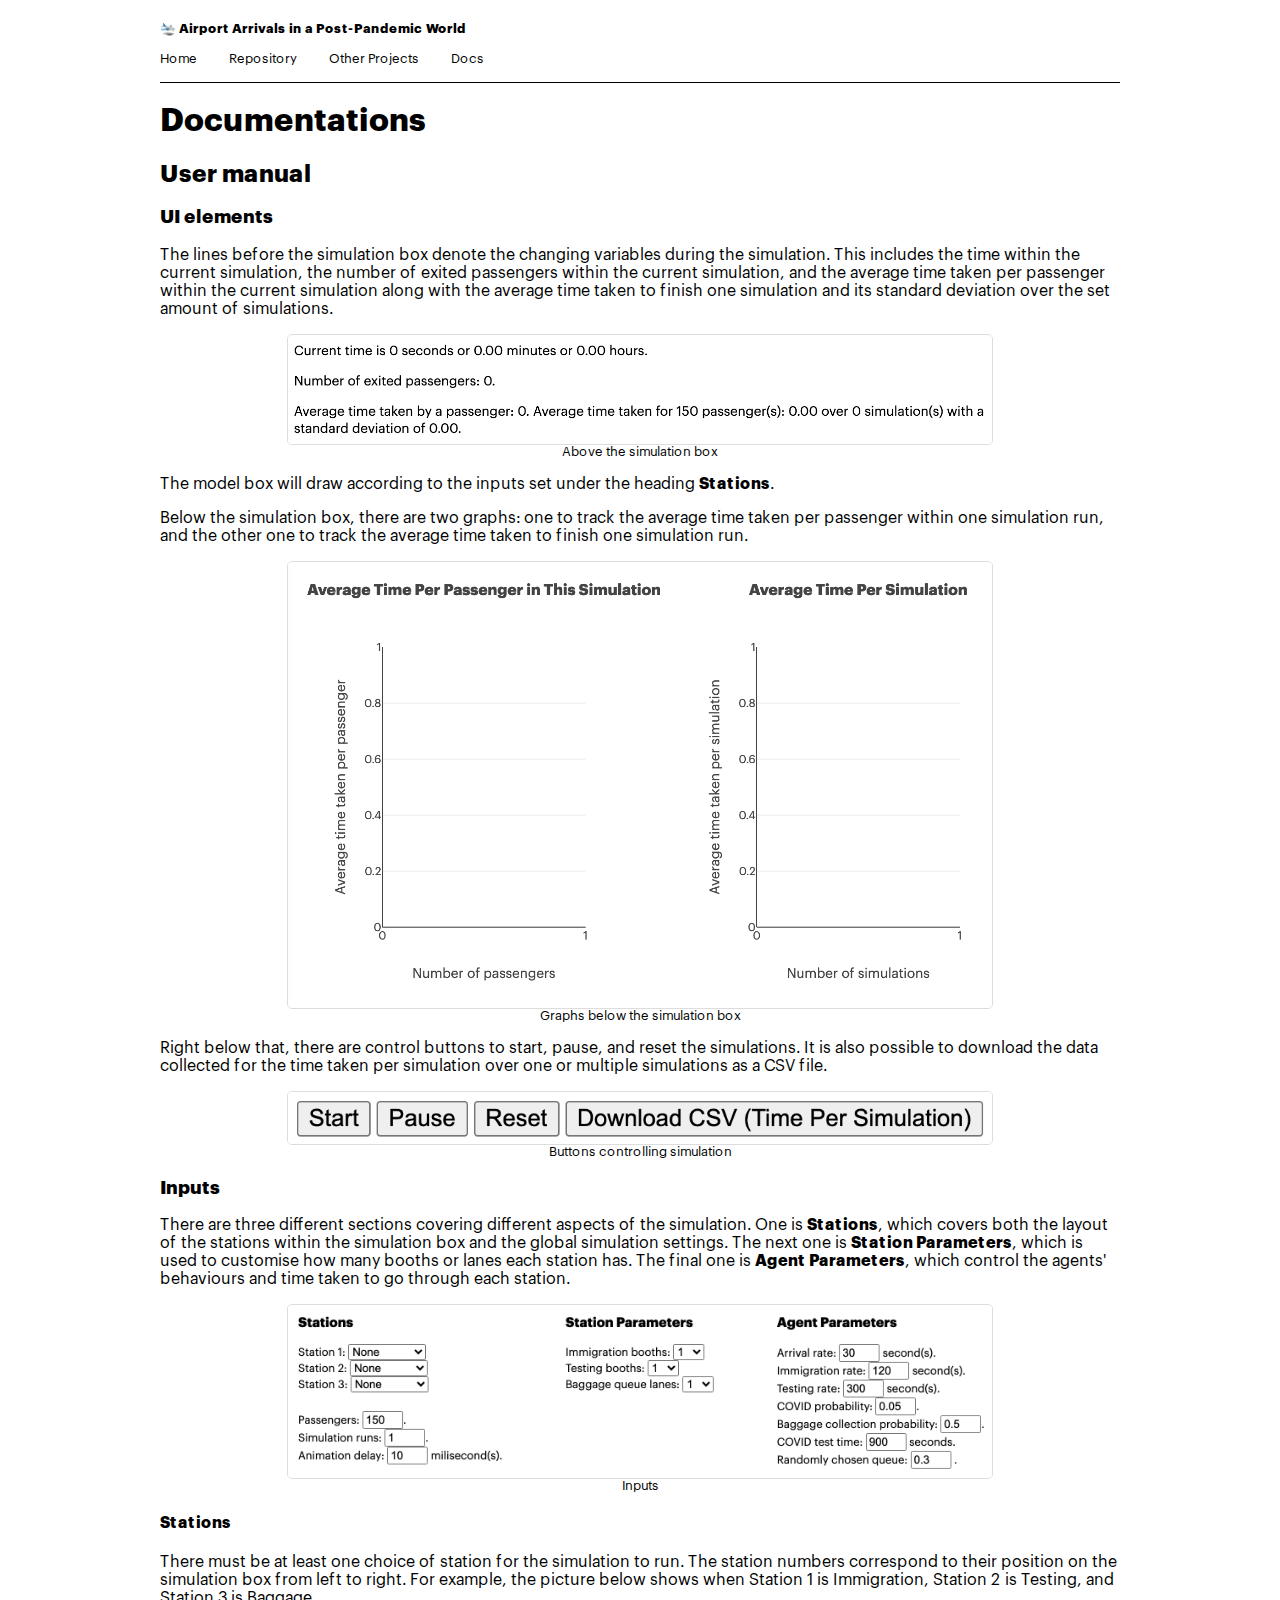
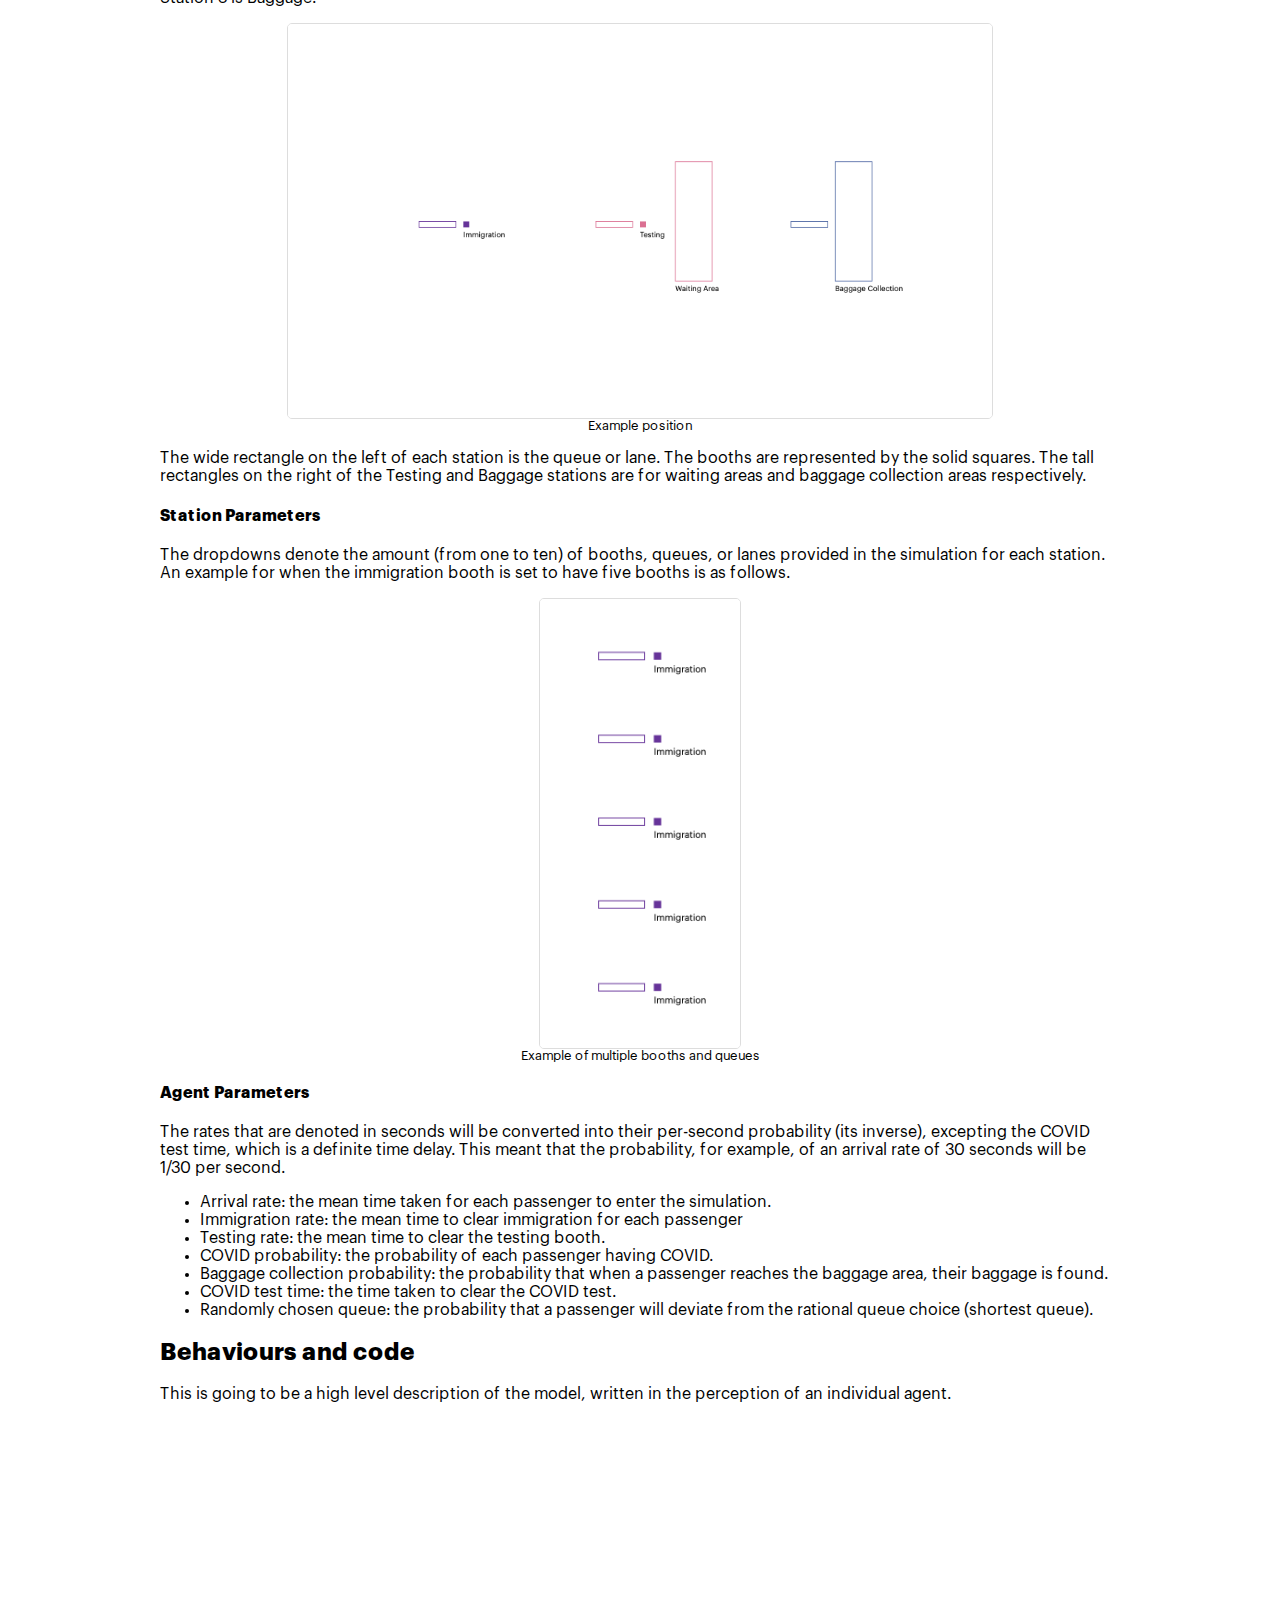
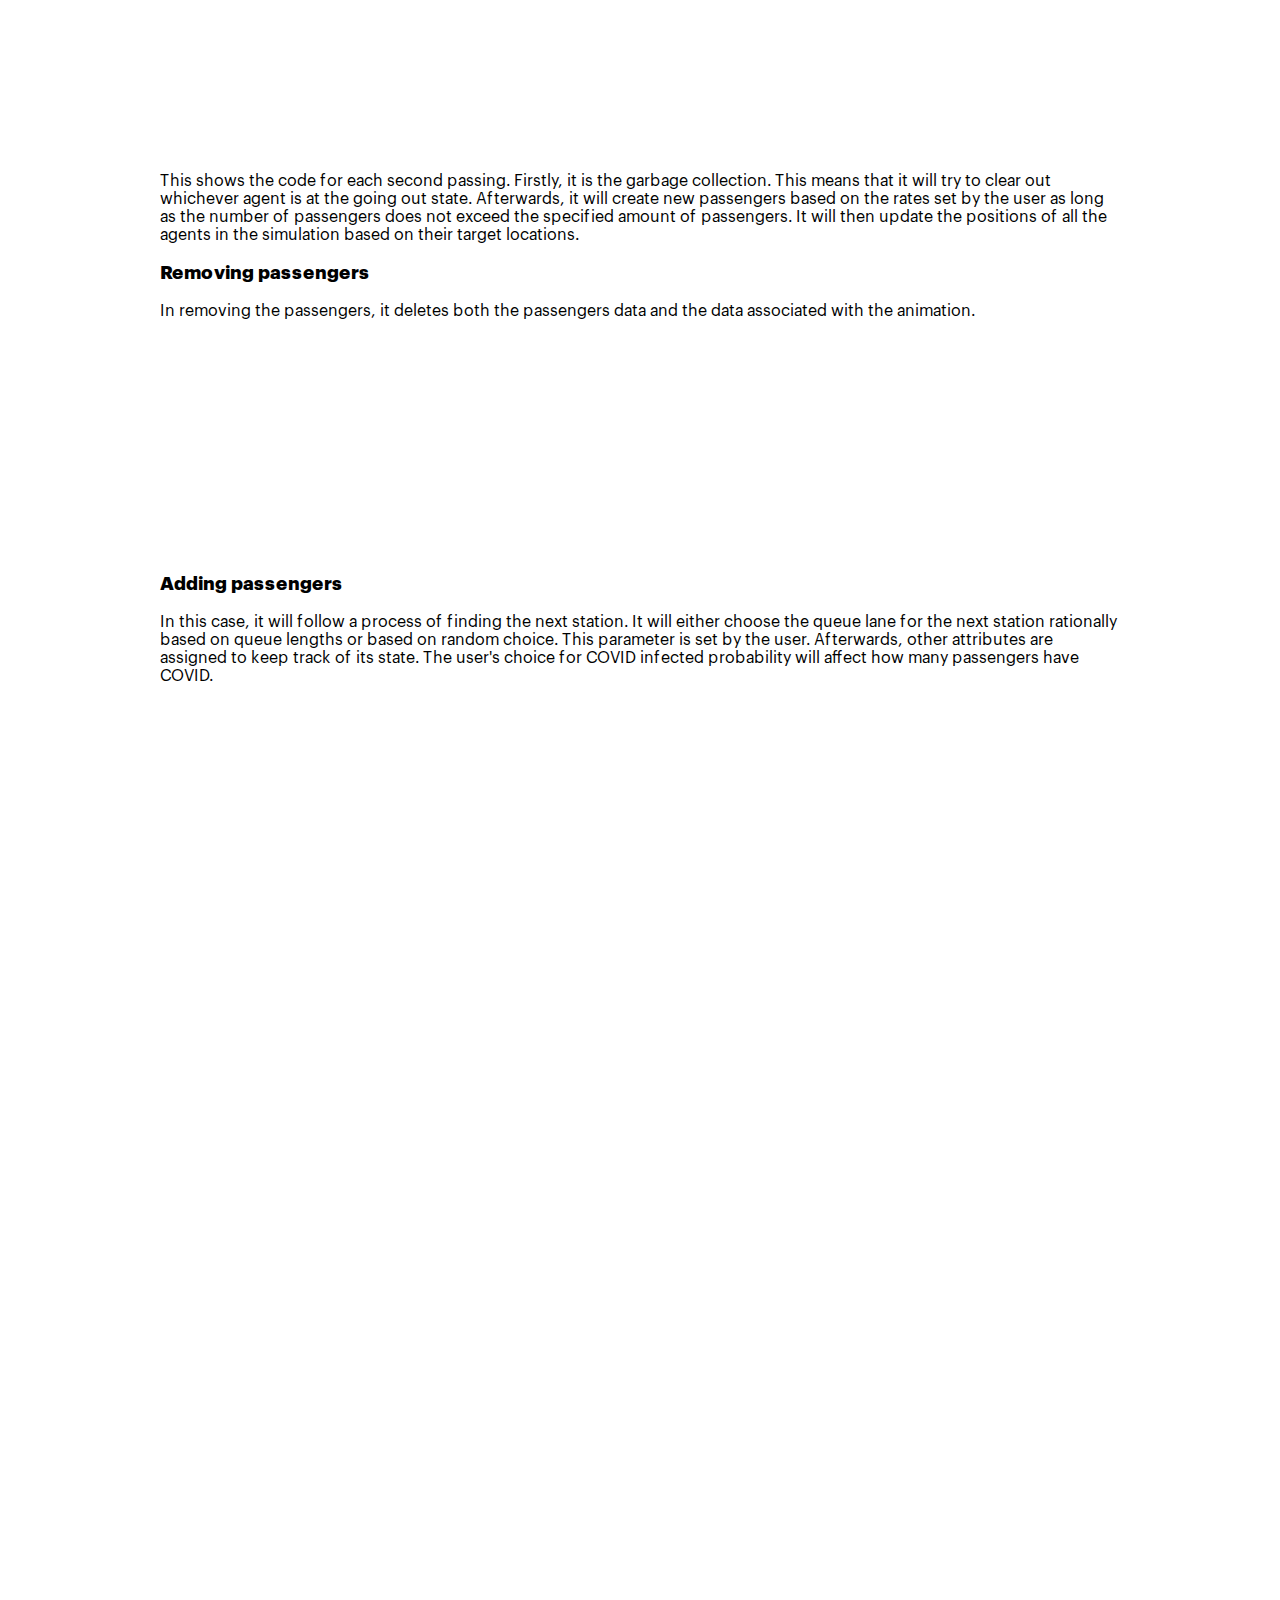
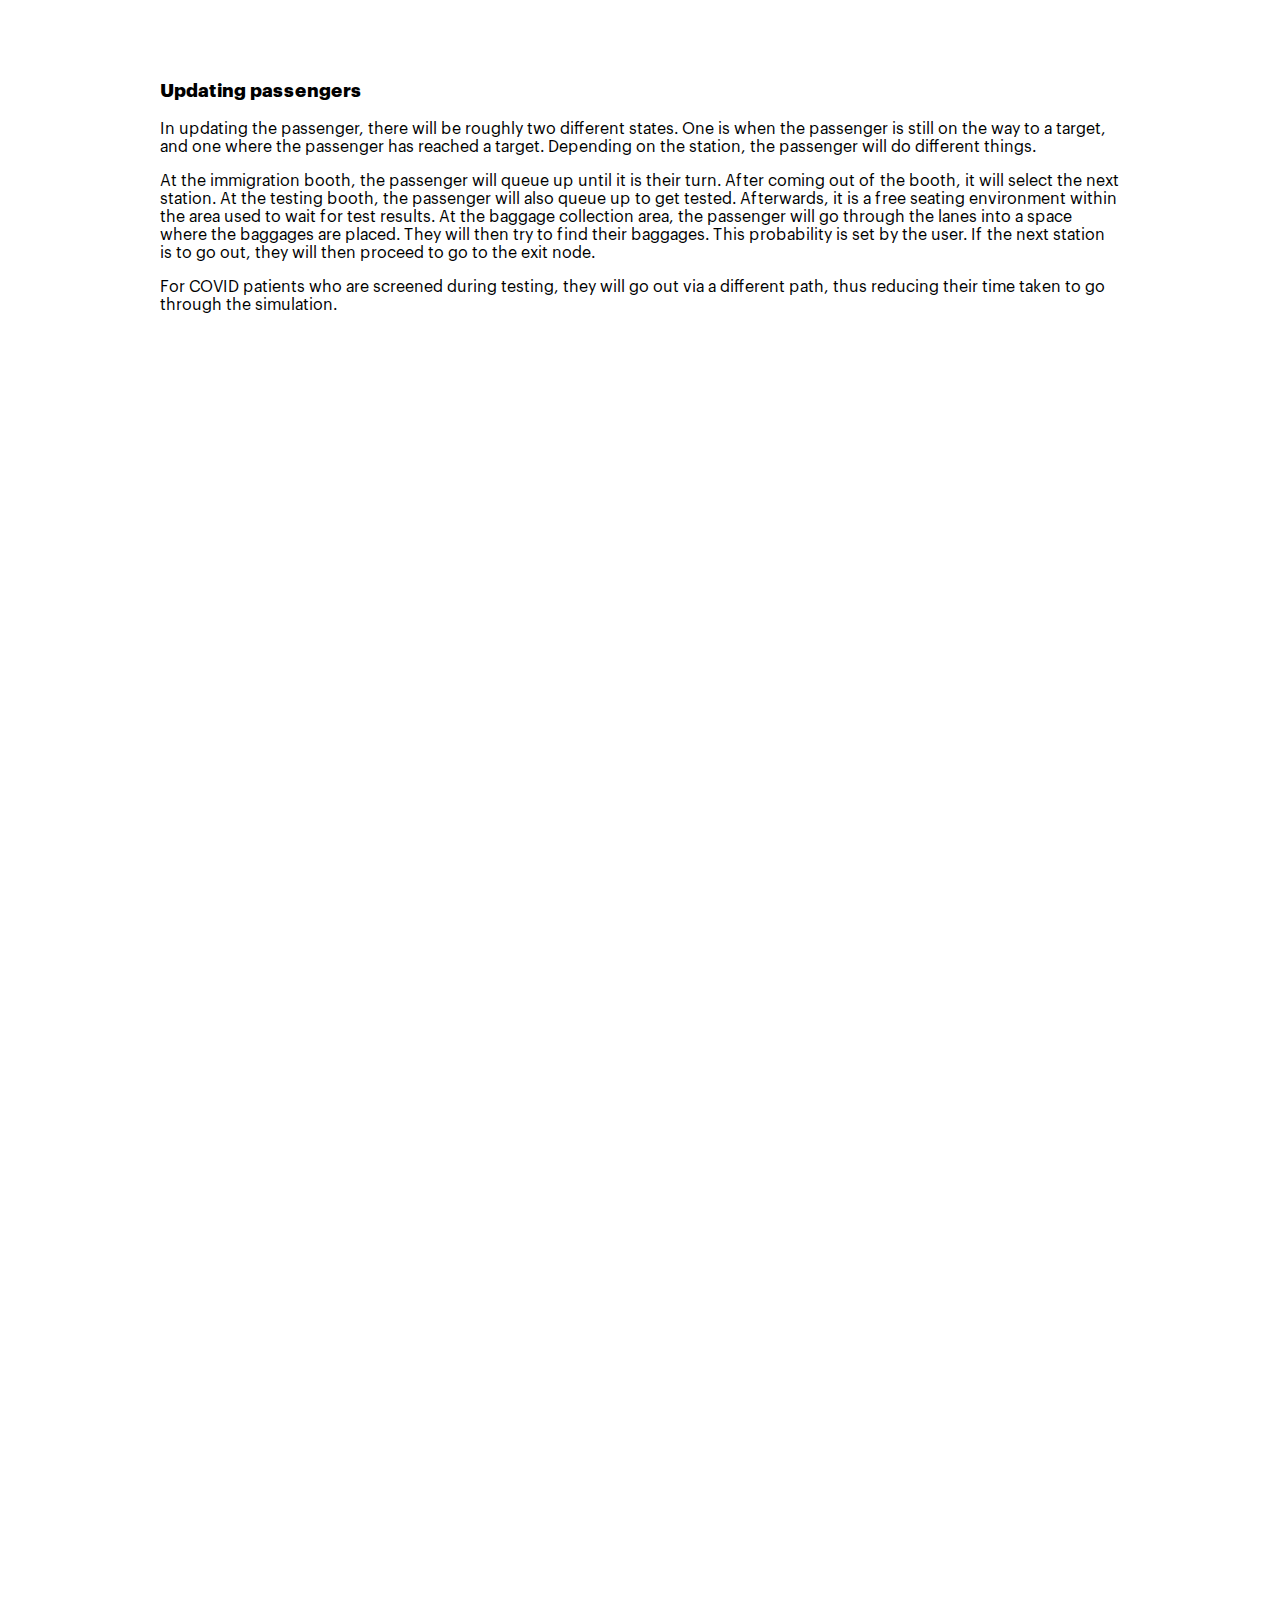
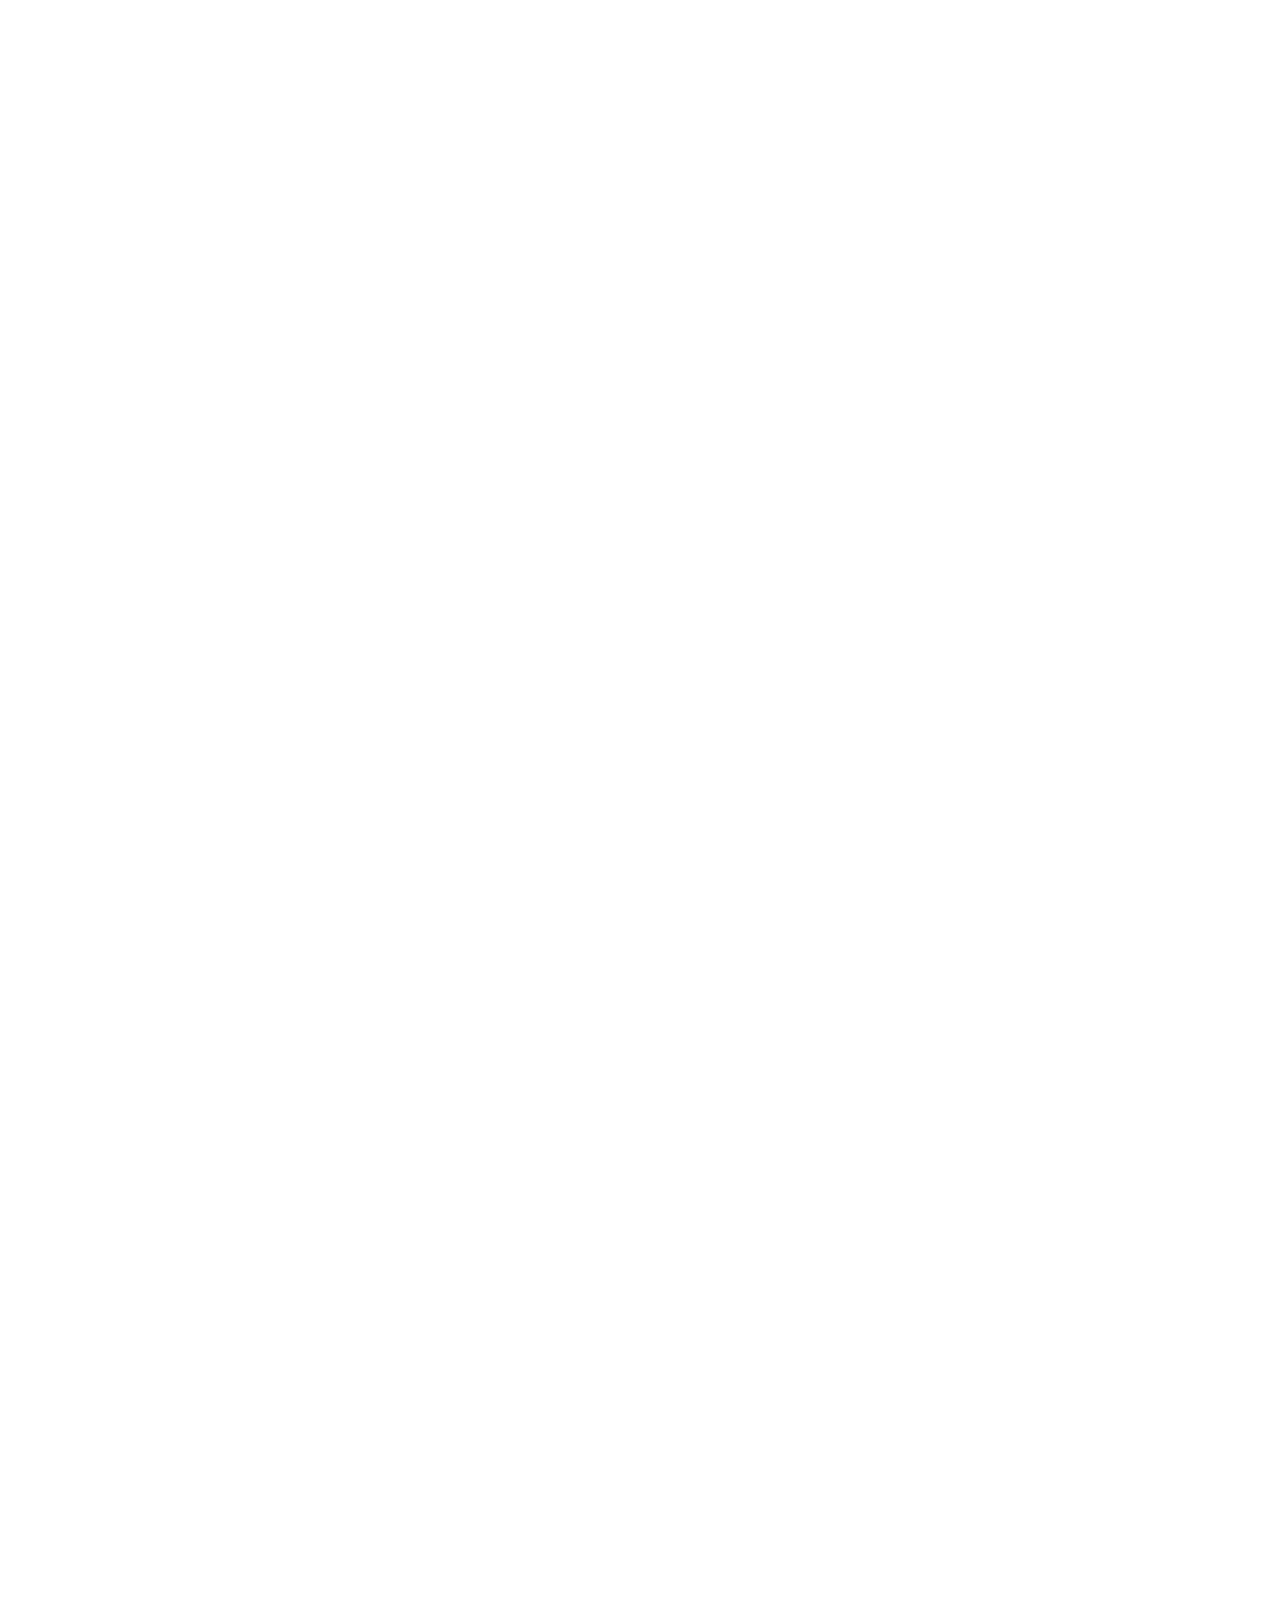
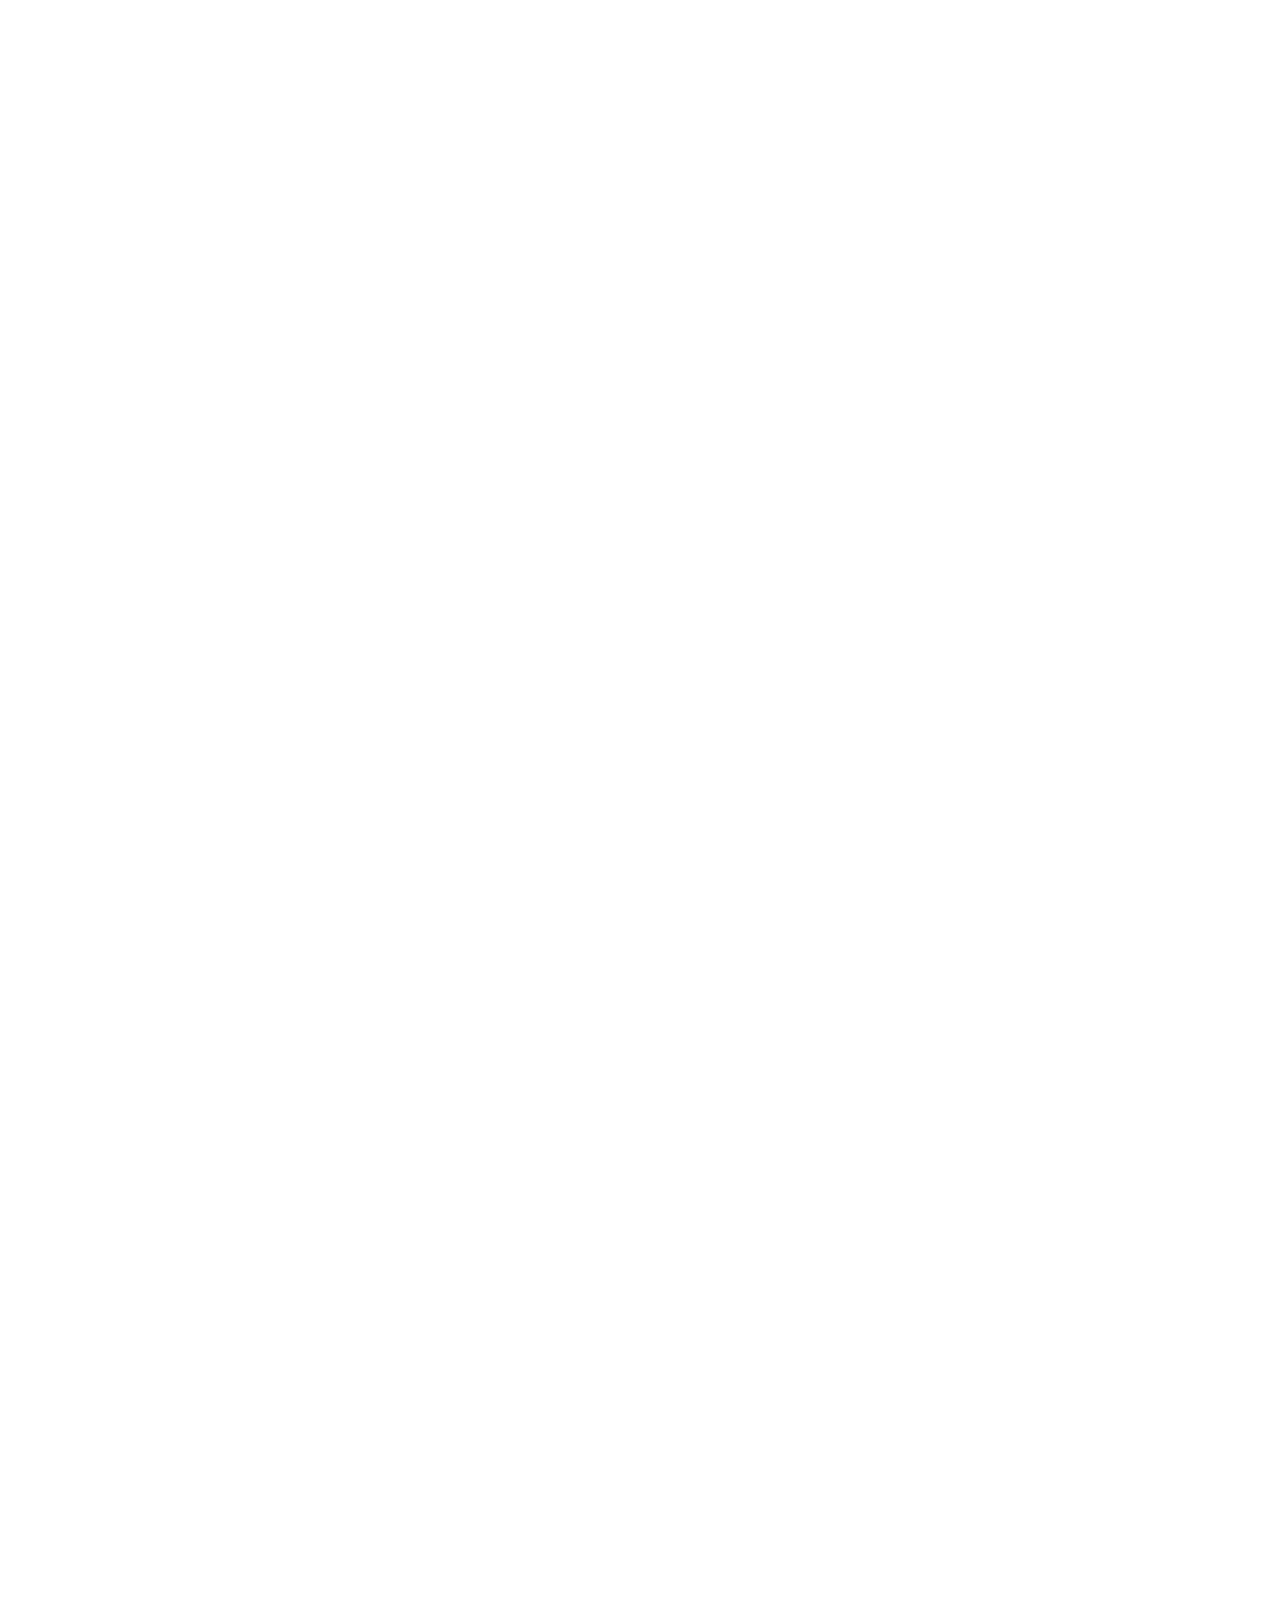
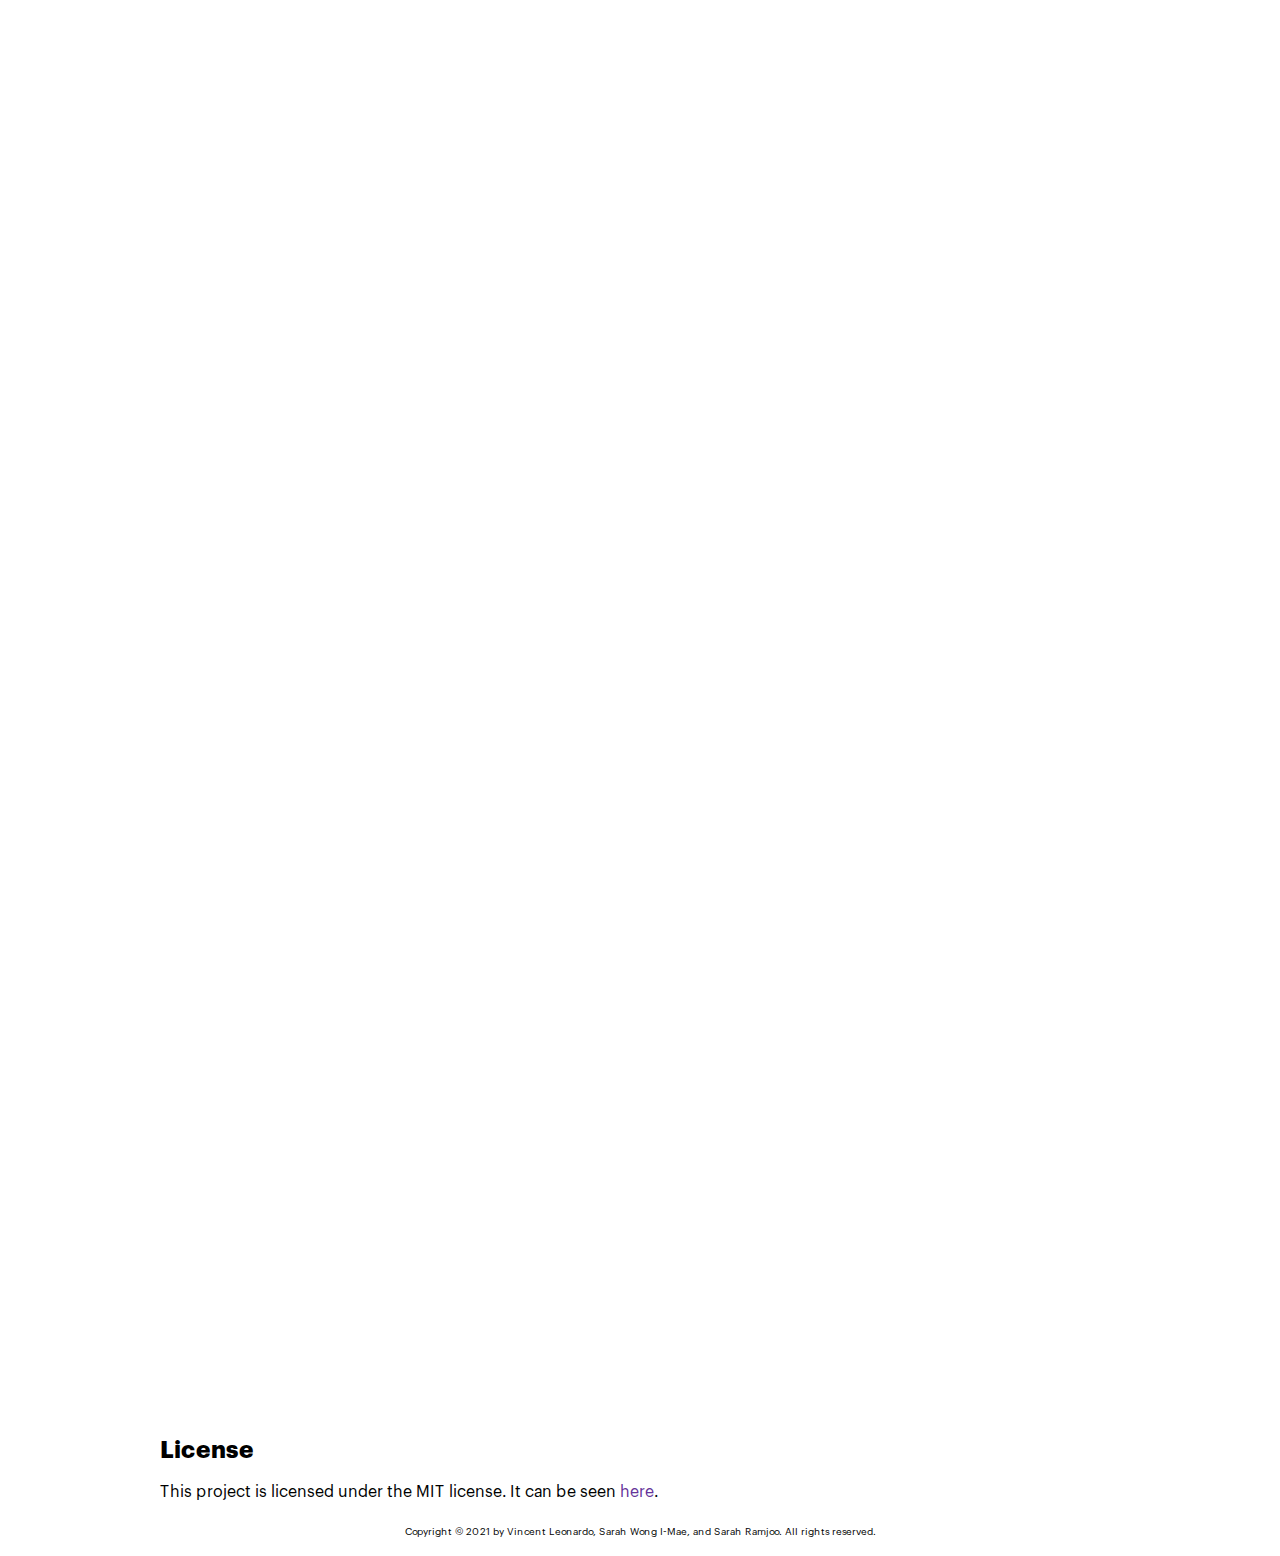
==== commit 2f08f4d8: "Made the docs more readable" ====
--- a/documentations.html
+++ b/documentations.html
@@ -109,25 +109,25 @@
 
         <h3>Removing passengers</h3>
 
+        
+        <p>In removing the passengers, it deletes both the passengers data and the data associated with the animation.</p>
         <iframe src="https://www.thiscodeworks.com/embed/61b4b05cfe9bbd0015d5e7f2" style="width: 100%; height: 216px;" frameborder="0"></iframe>
-
-        <p>In removing the passengers, it deletes both the passengers data and the data associated with the animation.</p>
-
+        
         <h3>Adding passengers</h3>
+        
+        <p>In this case, it will follow a process of finding the next station. It will either choose the queue lane for the next station rationally based on queue lengths or based on random choice. This parameter is set by the user. Afterwards, other attributes are assigned to keep track of its state. The user's choice for COVID infected probability will affect how many passengers have COVID.</p>
         <iframe src="https://www.thiscodeworks.com/embed/61b4b094fe9bbd0015d5e7f3" style="width: 100%; height: 957px;" frameborder="0"></iframe>
-
-        <p>In this case, it will follow a process of finding the next station. It will either choose the queue lane for the next station rationally based on queue lengths or based on random choice. This parameter is set by the user. Afterwards, other attributes are assigned to keep track of its state. The user's choice for COVID infected probability will affect how many passengers have COVID.</p>
 
         <h3>Updating passengers</h3>
 
+        
+        <p>In updating the passenger, there will be roughly two different states. One is when the passenger is still on the way to a target, and one where the passenger has reached a target. Depending on the station, the passenger will do different things.</p>
+        
+        <p>At the immigration booth, the passenger will queue up until it is their turn. After coming out of the booth, it will select the next station. At the testing booth, the passenger will also queue up to get tested. Afterwards, it is a free seating environment within the area used to wait for test results. At the baggage collection area, the passenger will go through the lanes into a space where the baggages are placed. They will then try to find their baggages. This probability is set by the user. If the next station is to go out, they will then proceed to go to the exit node.</p>
+        
+        <p>For COVID patients who are screened during testing, they will go out via a different path, thus reducing their time taken to go through the simulation.</p>
+        
         <iframe src="https://www.thiscodeworks.com/embed/61b4b185fe9bbd0015d5e7f4" style="width: 100%; height: 5884px;" frameborder="0"></iframe>
-
-        <p>In updating the passenger, there will be roughly two different states. One is when the passenger is still on the way to a target, and one where the passenger has reached a target. Depending on the station, the passenger will do different things.</p>
-
-        <p>At the immigration booth, the passenger will queue up until it is their turn. After coming out of the booth, it will select the next station. At the testing booth, the passenger will also queue up to get tested. Afterwards, it is a free seating environment within the area used to wait for test results. At the baggage collection area, the passenger will go through the lanes into a space where the baggages are placed. They will then try to find their baggages. This probability is set by the user. If the next station is to go out, they will then proceed to go to the exit node.</p>
-
-        <p>For COVID patients who are screened during testing, they will go out via a different path, thus reducing their time taken to go through the simulation.</p>
-
         <h2>License</h2>
         <p>This project is licensed under the MIT license. It can be seen <a href="./LICENSE">here</a>.</p>
 
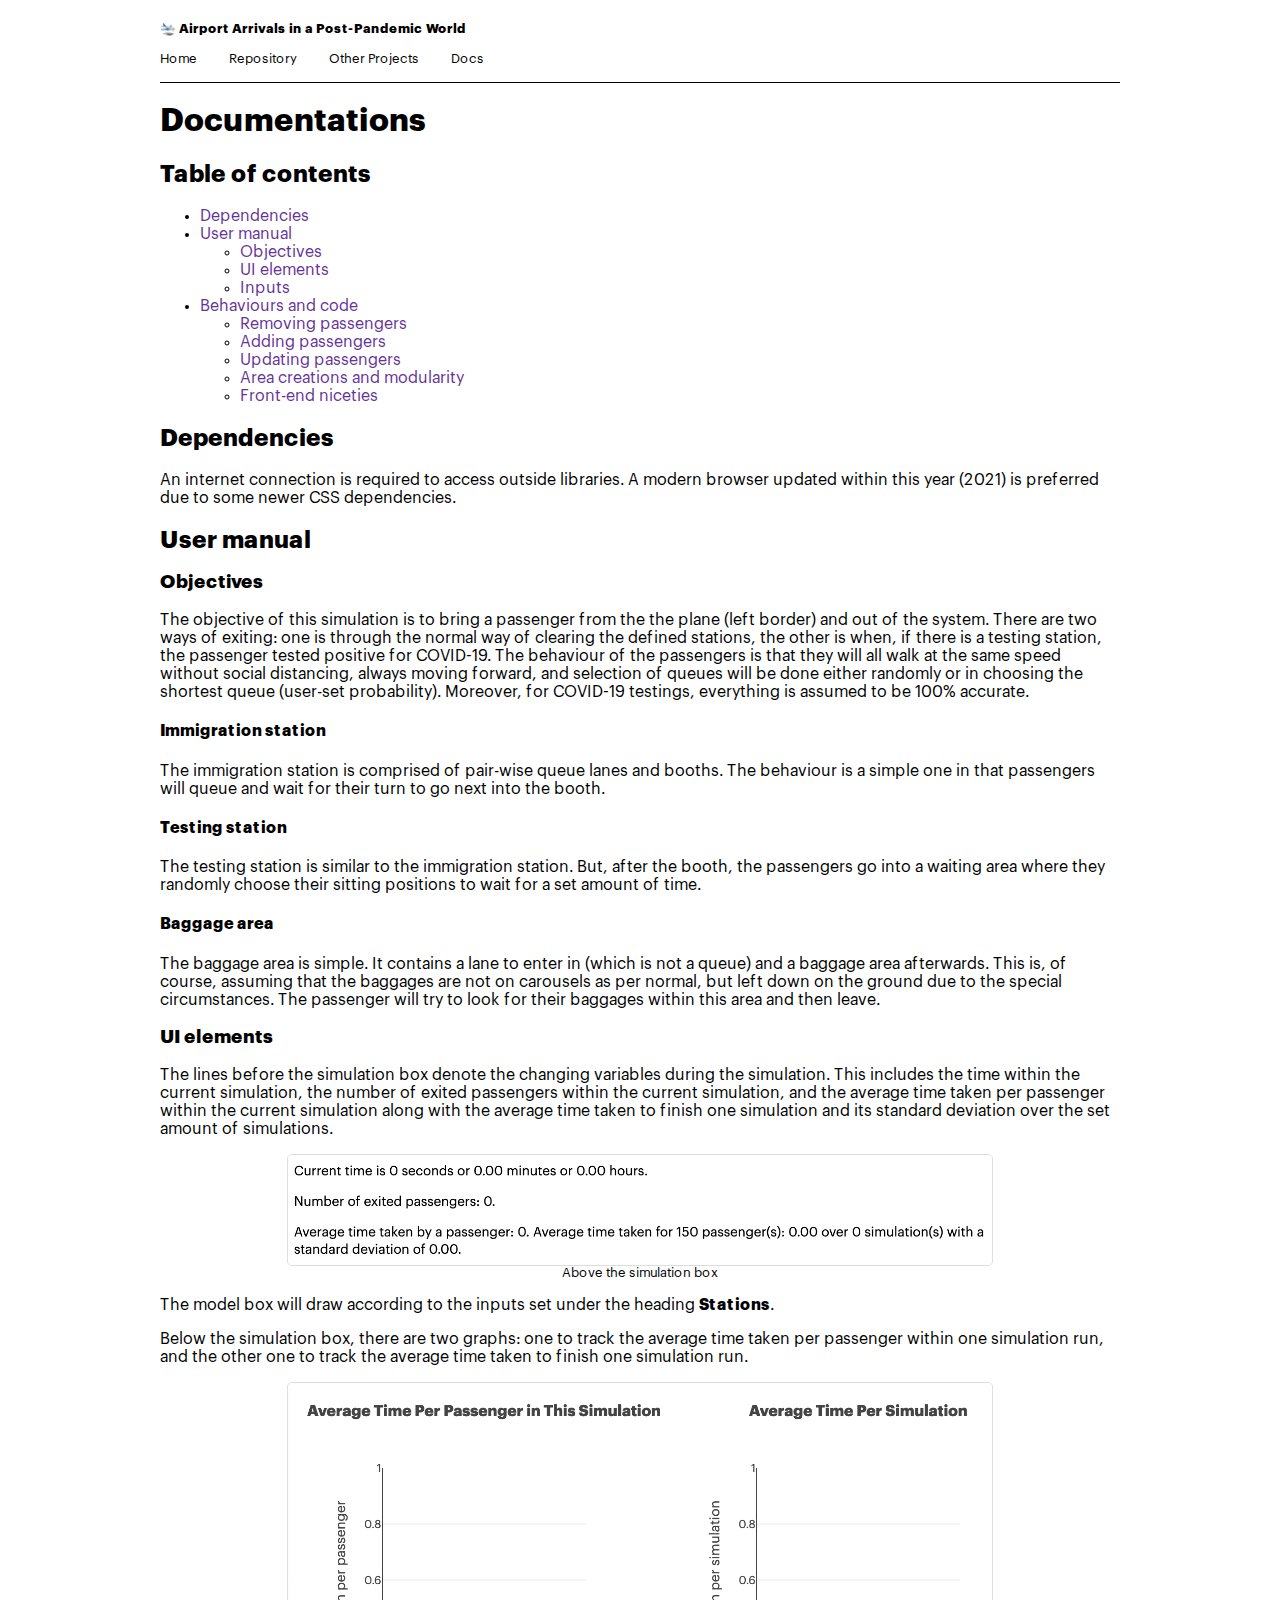
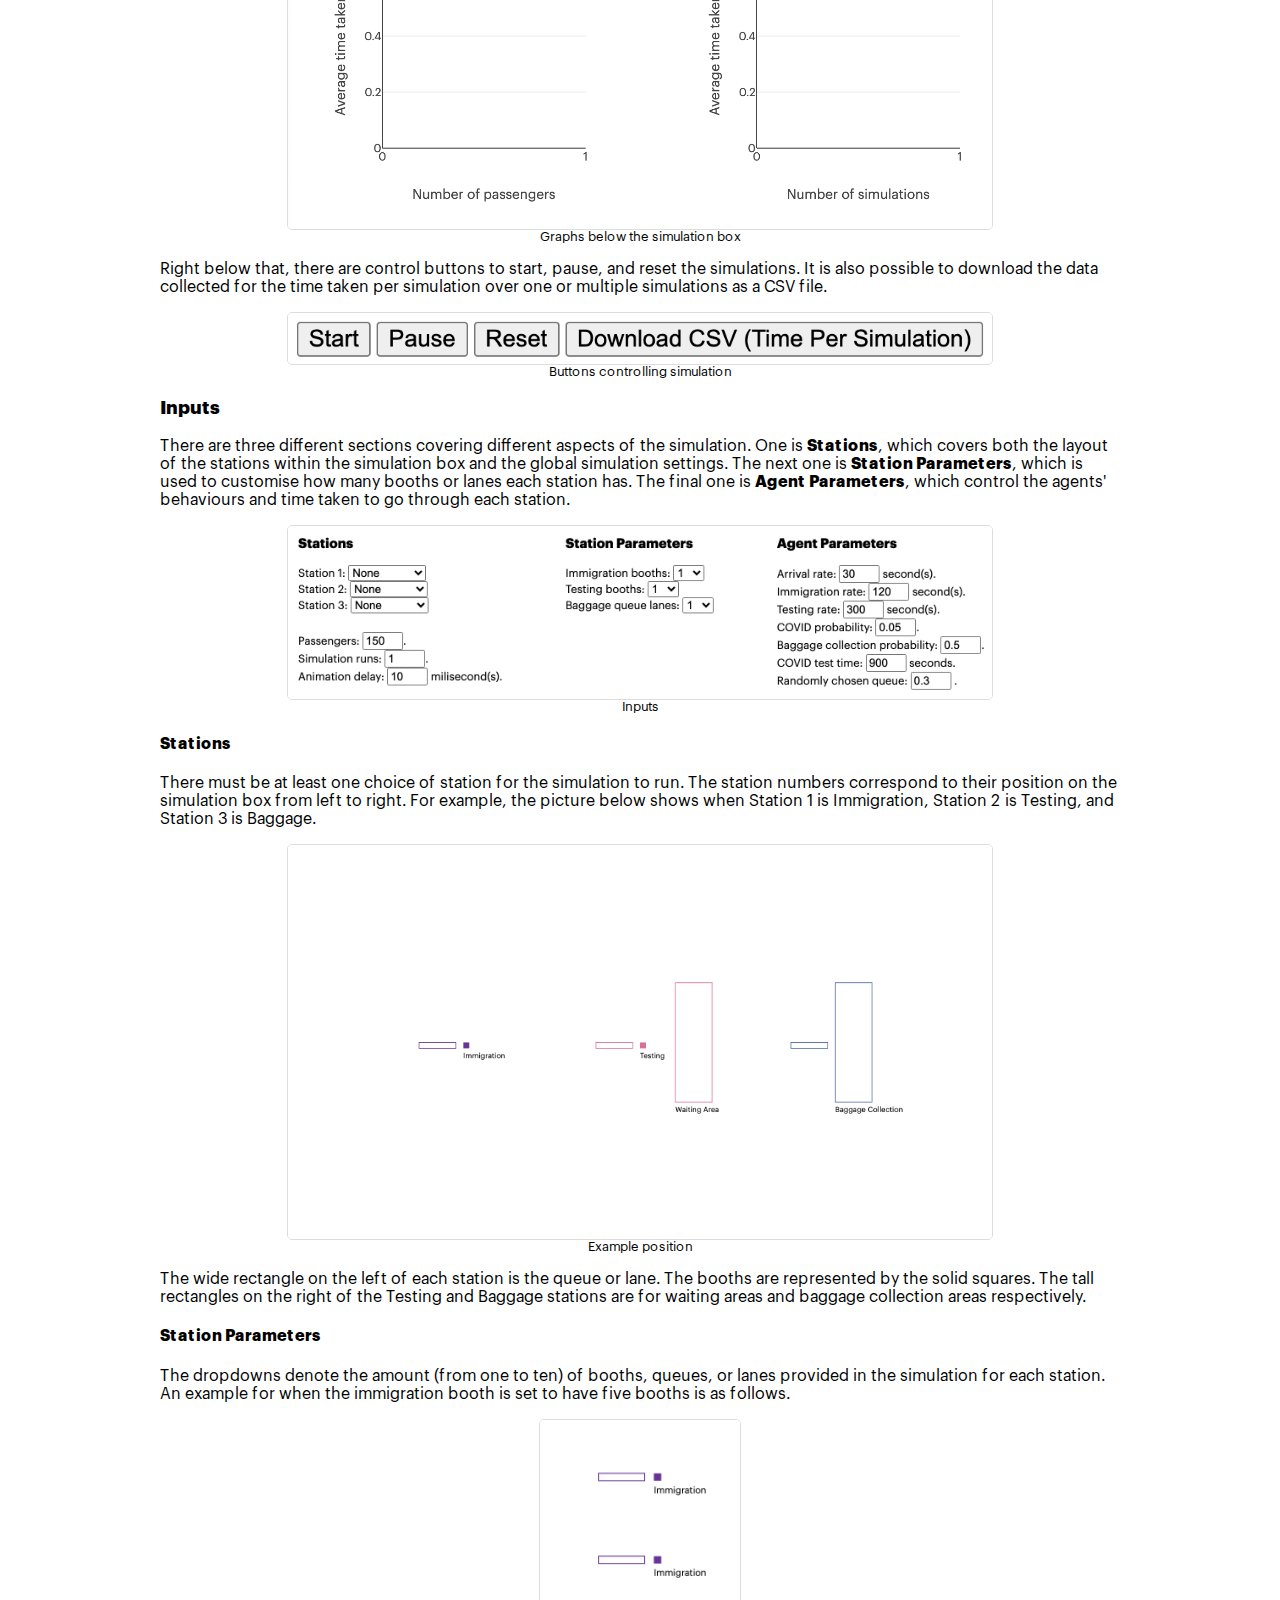
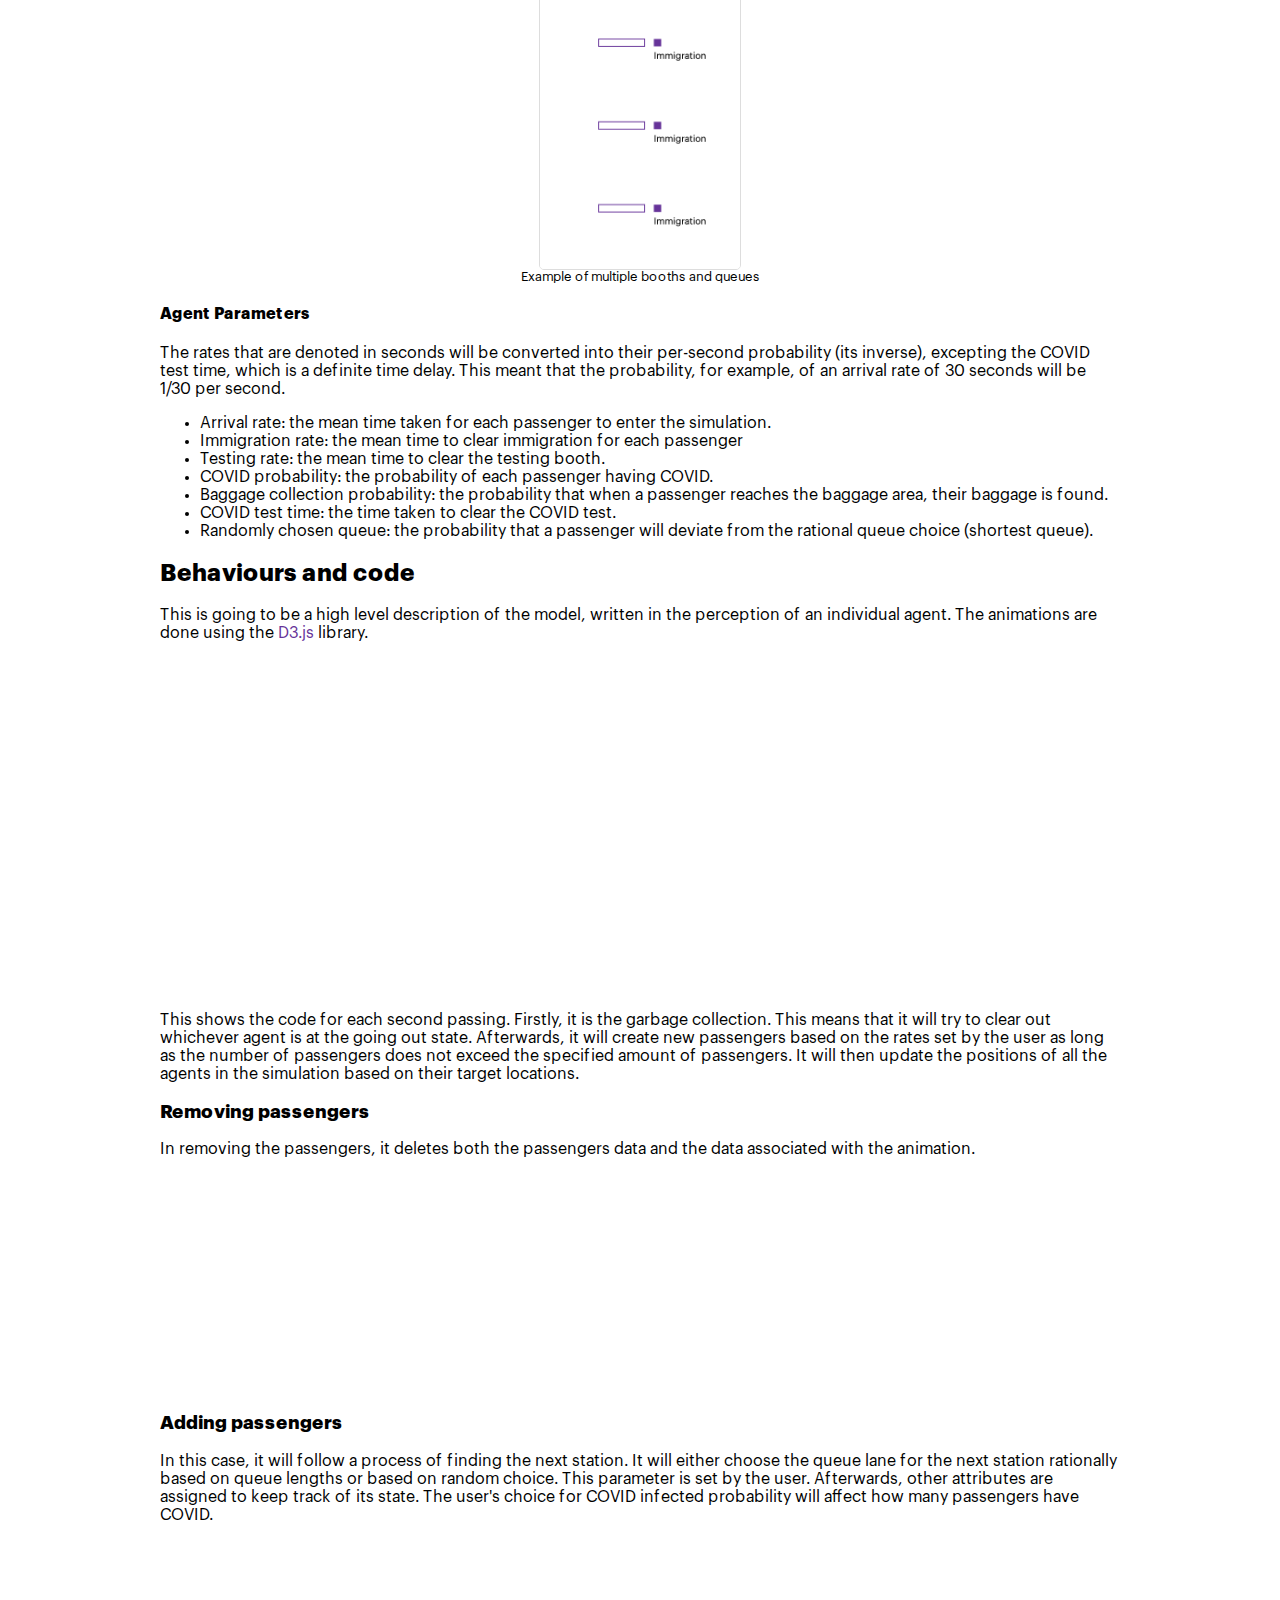
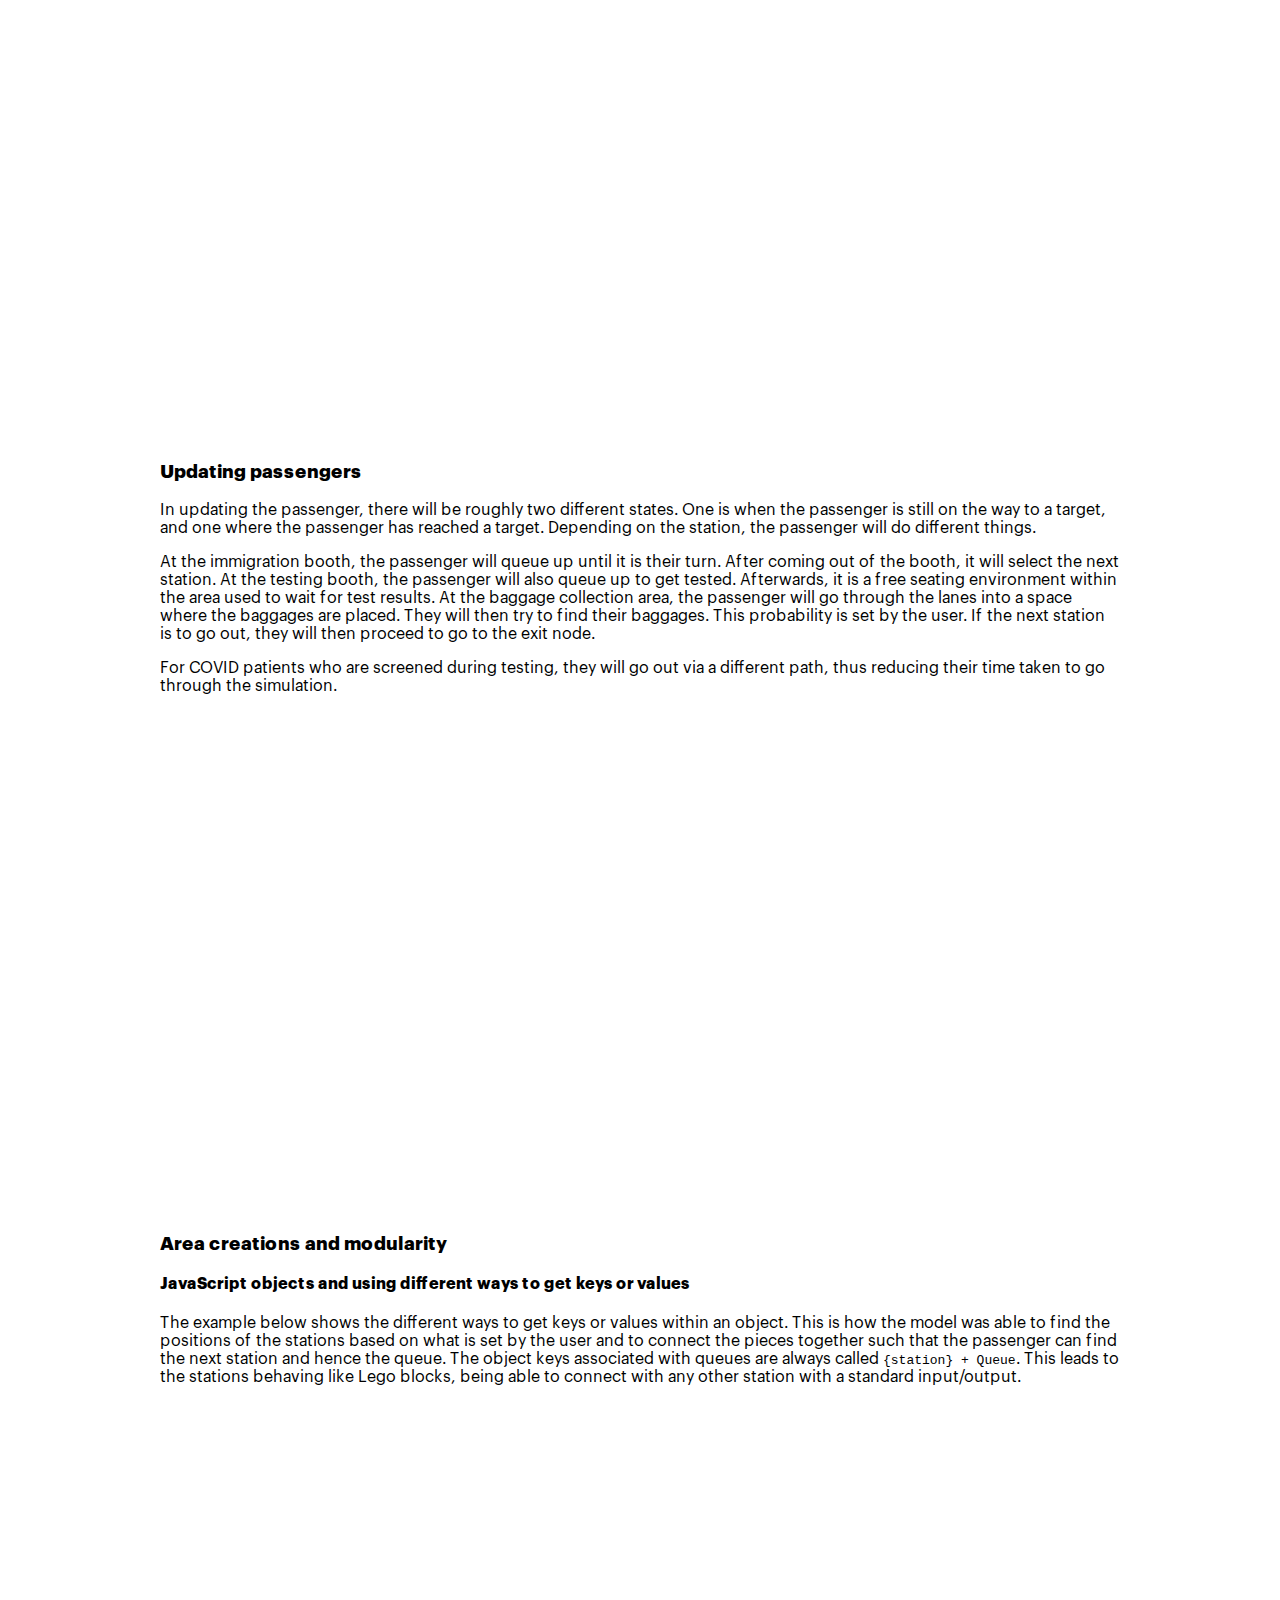
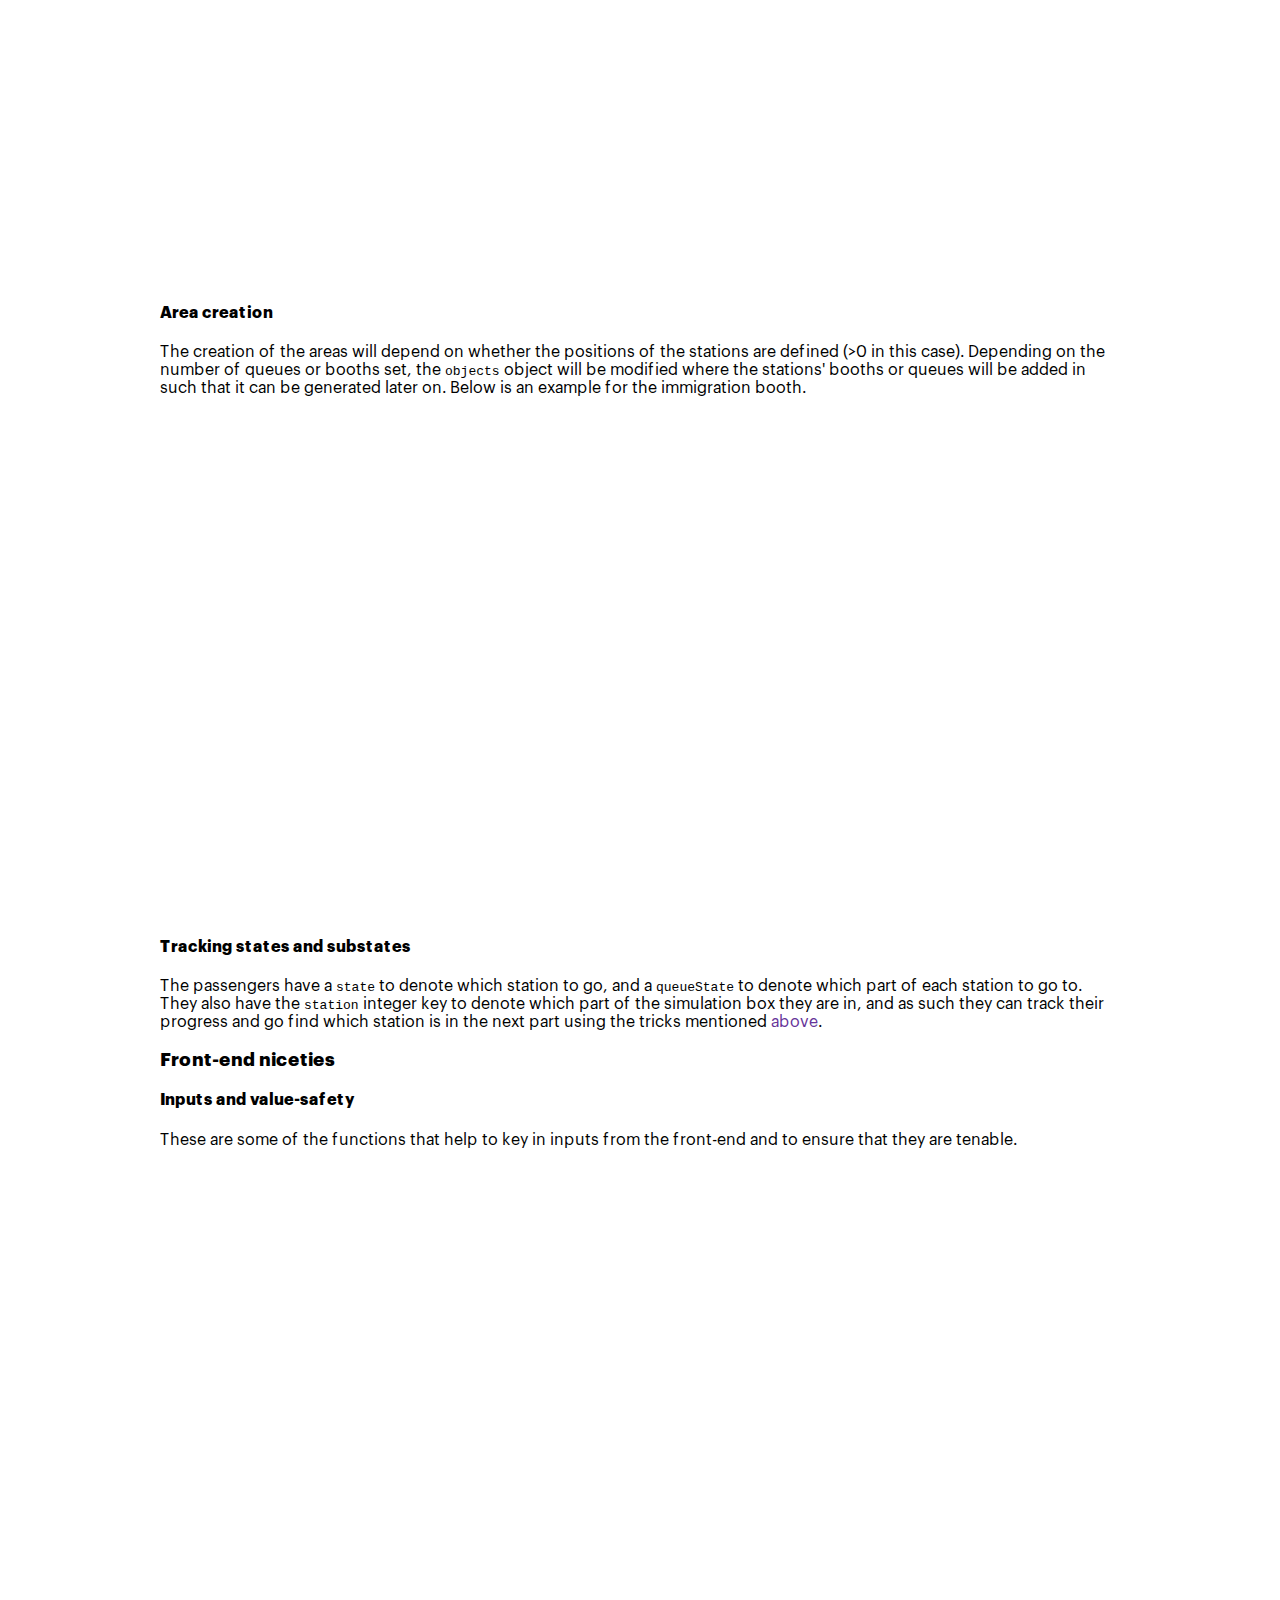
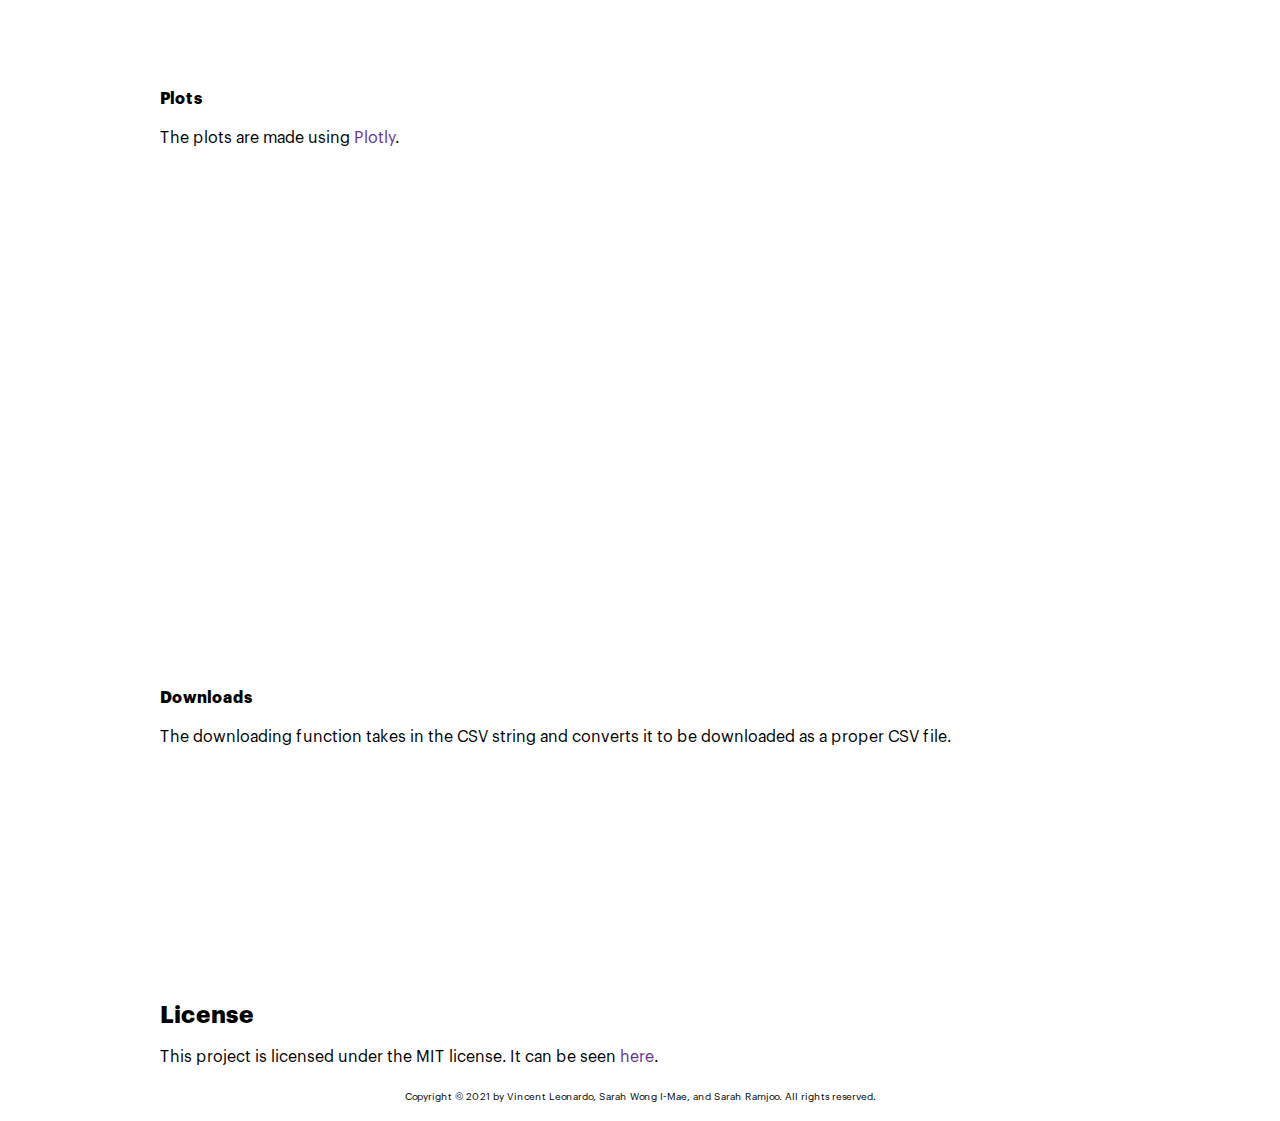
==== commit 7d267bbd: "Updated docs" ====
--- a/documentations.html
+++ b/documentations.html
@@ -1,27 +1,31 @@
 <!DOCTYPE html>
 <html lang="en">
-<head>
-  <meta charset="UTF-8">
-  <meta http-equiv="X-UA-Compatible" content="IE=edge">
-  <meta name="viewport" content="width=device-width, initial-scale=1.0">
-  <script src="https://d3js.org/d3.v7.min.js"></script>
-  <script src="https://cdn.plot.ly/plotly-2.6.3.min.js"></script>
-  <link rel="stylesheet" href="./styles/stylesheet.css" />
-  <title>Documentations - Airport Arrivals in a Post-Pandemic World</title>
-  <title>Document</title>
-</head>
-<body>
-  <div class="wrapper">
-    <div>
+  <head>
+    <meta charset="UTF-8" />
+    <meta http-equiv="X-UA-Compatible" content="IE=edge" />
+    <meta name="viewport" content="width=device-width, initial-scale=1.0" />
+    <script src="https://d3js.org/d3.v7.min.js"></script>
+    <script src="https://cdn.plot.ly/plotly-2.6.3.min.js"></script>
+    <link rel="stylesheet" href="./styles/stylesheet.css" />
+    <title>Documentations - Airport Arrivals in a Post-Pandemic World</title>
+    <title>Document</title>
+  </head>
+  <body>
+    <div class="wrapper">
+      <div>
         <div name="navbar">
-          <p id="titlebar">🛬 <b>Airport Arrivals in a Post-Pandemic World</b></p>
+          <p id="titlebar">
+            🛬 <b>Airport Arrivals in a Post-Pandemic World</b>
+          </p>
           <nav class="crumbs">
             <ul>
               <li class="crumb">
-                <a href="./index.html">Home</a>
+                <a href="./">Home</a>
               </li>
               <li class="crumb">
-                <a href="https://github.com/vincentleooo/sma-airport-model">Repository</a>
+                <a href="https://github.com/vincentleooo/sma-airport-model"
+                  >Repository</a
+                >
               </li>
               <li class="crumb">
                 <a href="https://github.com/vincentleooo">Other Projects</a>
@@ -34,112 +38,447 @@
         </div>
 
         <h1>Documentations</h1>
-        <h2>User manual</h2>
-        <h3>UI elements</h3>
-        <p>The lines before the simulation box denote the changing variables during the simulation. This includes the time within the current simulation, the number of exited passengers within the current simulation, and the average time taken per passenger within the current simulation along with the average time taken to finish one simulation and its standard deviation over the set amount of simulations.</p>
-        
-        <figure>
-          <img src="./img/befSimBox.png" alt="Before the simulation box" class="responsive">
+
+        <h2>Table of contents</h2>
+        <ul>
+          <li>
+            <a href="#dependencies">Dependencies</a>
+          </li>
+          <li>
+            <a href="#usermanual">User manual</a>
+            <ul>
+              <li><a href="#objectives">Objectives</a></li>
+              <li><a href="#uielements">UI elements</a></li>
+              <li><a href="#inputs">Inputs</a></li>
+            </ul>
+          </li>
+          <li>
+            <a href="#technical">Behaviours and code</a>
+            <ul>
+              <li><a href="#removingpassengers">Removing passengers</a></li>
+              <li><a href="#addingpassengers">Adding passengers</a></li>
+              <li><a href="#updatingpassengers">Updating passengers</a></li>
+              <li><a href="#areacreations">Area creations and modularity</a></li>
+              <li><a href="#frontend">Front-end niceties</a></li>
+            </ul>
+          </li>
+        </ul>
+
+        <h2 id="dependencies">Dependencies</h2>
+        <p>
+          An internet connection is required to access outside libraries. A
+          modern browser updated within this year (2021) is preferred due to
+          some newer CSS dependencies.
+        </p>
+
+        <h2 id="usermanual">User manual</h2>
+
+        <h3 id="objectives">Objectives</h3>
+
+        <p>
+          The objective of this simulation is to bring a passenger from the the
+          plane (left border) and out of the system. There are two ways of
+          exiting: one is through the normal way of clearing the defined
+          stations, the other is when, if there is a testing station, the
+          passenger tested positive for COVID-19. The behaviour of the
+          passengers is that they will all walk at the same speed without social
+          distancing, always moving forward, and selection of queues will be
+          done either randomly or in choosing the shortest queue (user-set
+          probability). Moreover, for COVID-19 testings, everything is assumed
+          to be 100% accurate.
+        </p>
+
+        <h4>Immigration station</h4>
+
+        <p>
+          The immigration station is comprised of pair-wise queue lanes and
+          booths. The behaviour is a simple one in that passengers will queue
+          and wait for their turn to go next into the booth.
+        </p>
+
+        <h4>Testing station</h4>
+
+        <p>
+          The testing station is similar to the immigration station. But, after
+          the booth, the passengers go into a waiting area where they randomly
+          choose their sitting positions to wait for a set amount of time.
+        </p>
+
+        <h4>Baggage area</h4>
+
+        <p>
+          The baggage area is simple. It contains a lane to enter in (which is
+          not a queue) and a baggage area afterwards. This is, of course,
+          assuming that the baggages are not on carousels as per normal, but
+          left down on the ground due to the special circumstances. The
+          passenger will try to look for their baggages within this area and
+          then leave.
+        </p>
+
+        <h3 id="uielements">UI elements</h3>
+        <p>
+          The lines before the simulation box denote the changing variables
+          during the simulation. This includes the time within the current
+          simulation, the number of exited passengers within the current
+          simulation, and the average time taken per passenger within the
+          current simulation along with the average time taken to finish one
+          simulation and its standard deviation over the set amount of
+          simulations.
+        </p>
+
+        <figure>
+          <img
+            src="./img/befSimBox.png"
+            alt="Before the simulation box"
+            class="responsive"
+          />
           <figcaption>Above the simulation box</figcaption>
         </figure>
 
-        <p>The model box will draw according to the inputs set under the heading <b>Stations</b>.</p>
-
-        <p>Below the simulation box, there are two graphs: one to track the average time taken per passenger within one simulation run, and the other one to track the average time taken to finish one simulation run.</p>
-
-        <figure>
-          <img src="./img/graphs.png" alt="Graphs" class="responsive">
+        <p>
+          The model box will draw according to the inputs set under the heading
+          <b>Stations</b>.
+        </p>
+
+        <p>
+          Below the simulation box, there are two graphs: one to track the
+          average time taken per passenger within one simulation run, and the
+          other one to track the average time taken to finish one simulation
+          run.
+        </p>
+
+        <figure>
+          <img src="./img/graphs.png" alt="Graphs" class="responsive" />
           <figcaption>Graphs below the simulation box</figcaption>
         </figure>
 
-        <p>Right below that, there are control buttons to start, pause, and reset the simulations. It is also possible to download the data collected for the time taken per simulation over one or multiple simulations as a CSV file.</p>
-
-        <figure>
-          <img src="./img/buttons.png" alt="Buttons controlling simulation" class="responsive">
+        <p>
+          Right below that, there are control buttons to start, pause, and reset
+          the simulations. It is also possible to download the data collected
+          for the time taken per simulation over one or multiple simulations as
+          a CSV file.
+        </p>
+
+        <figure>
+          <img
+            src="./img/buttons.png"
+            alt="Buttons controlling simulation"
+            class="responsive"
+          />
           <figcaption>Buttons controlling simulation</figcaption>
         </figure>
 
-        <h3>Inputs</h3>
-
-        There are three different sections covering different aspects of the simulation. One is <b>Stations</b>, which covers both the layout of the stations within the simulation box and the global simulation settings. The next one is <b>Station Parameters</b>, which is used to customise how many booths or lanes each station has. The final one is <b>Agent Parameters</b>, which control the agents' behaviours and time taken to go through each station.
-
-        <figure>
-          <img src="./img/inputs.png" alt="Inputs" class="responsive">
+        <h3 id="inputs">Inputs</h3>
+
+        There are three different sections covering different aspects of the
+        simulation. One is <b>Stations</b>, which covers both the layout of the
+        stations within the simulation box and the global simulation settings.
+        The next one is <b>Station Parameters</b>, which is used to customise
+        how many booths or lanes each station has. The final one is
+        <b>Agent Parameters</b>, which control the agents' behaviours and time
+        taken to go through each station.
+
+        <figure>
+          <img src="./img/inputs.png" alt="Inputs" class="responsive" />
           <figcaption>Inputs</figcaption>
         </figure>
 
         <h4>Stations</h4>
 
-        <p>There must be at least one choice of station for the simulation to run. The station numbers correspond to their position on the simulation box from left to right. For example, the picture below shows when Station 1 is Immigration, Station 2 is Testing, and Station 3 is Baggage.</p>
-
-        <figure>
-          <img src="./img/example1.png" alt="Example position" class="responsive">
+        <p>
+          There must be at least one choice of station for the simulation to
+          run. The station numbers correspond to their position on the
+          simulation box from left to right. For example, the picture below
+          shows when Station 1 is Immigration, Station 2 is Testing, and Station
+          3 is Baggage.
+        </p>
+
+        <figure>
+          <img
+            src="./img/example1.png"
+            alt="Example position"
+            class="responsive"
+          />
           <figcaption>Example position</figcaption>
         </figure>
 
-        The wide rectangle on the left of each station is the queue or lane. The booths are represented by the solid squares. The tall rectangles on the right of the Testing and Baggage stations are for waiting areas and baggage collection areas respectively.
+        The wide rectangle on the left of each station is the queue or lane. The
+        booths are represented by the solid squares. The tall rectangles on the
+        right of the Testing and Baggage stations are for waiting areas and
+        baggage collection areas respectively.
 
         <h4>Station Parameters</h4>
 
-        The dropdowns denote the amount (from one to ten) of booths, queues, or lanes provided in the simulation for each station. An example for when the immigration booth is set to have five booths is as follows.
-
-        <figure>
-          <img src="./img/example2.png" alt="Example of multiple queues" class="responsive1">
+        The dropdowns denote the amount (from one to ten) of booths, queues, or
+        lanes provided in the simulation for each station. An example for when
+        the immigration booth is set to have five booths is as follows.
+
+        <figure>
+          <img
+            src="./img/example2.png"
+            alt="Example of multiple queues"
+            class="responsive1"
+          />
           <figcaption>Example of multiple booths and queues</figcaption>
         </figure>
 
         <h4>Agent Parameters</h4>
-        The rates that are denoted in seconds will be converted into their per-second probability (its inverse), excepting the COVID test time, which is a definite time delay. This meant that the probability, for example, of an arrival rate of 30 seconds will be 1/30 per second.
-
-        <ul><li>Arrival rate: the mean time taken for each passenger to enter the simulation.</li>
-        <li>Immigration rate: the mean time to clear immigration for each passenger</li>
-        <li>Testing rate: the mean time to clear the testing booth.</li>
-        <li>COVID probability: the probability of each passenger having COVID.</li>
-        <li>Baggage collection probability: the probability that when a passenger reaches the baggage area, their baggage is found.</li>
-        <li>COVID test time: the time taken to clear the COVID test.</li>
-        <li>Randomly chosen queue: the probability that a passenger will deviate from the rational queue choice (shortest queue).</li></ul>
-
-        <h2>Behaviours and code</h2>
-
-        <p>This is going to be a high level description of the model, written in the perception of an individual agent.</p>
-        
-        <iframe src="https://www.thiscodeworks.com/embed/61b4af84fe9bbd0015d5e7f1" style="width: 100%; height: 333px;" frameborder="0"></iframe>
-          
-        <p>This shows the code for each second passing. Firstly, it is the garbage collection. This means that it will try to clear out whichever agent is at the going out state. Afterwards, it will create new passengers based on the rates set by the user as long as the number of passengers does not exceed the specified amount of passengers. It will then update the positions of all the agents in the simulation based on their target locations.</p>
-
-        <h3>Removing passengers</h3>
-
-        
-        <p>In removing the passengers, it deletes both the passengers data and the data associated with the animation.</p>
-        <iframe src="https://www.thiscodeworks.com/embed/61b4b05cfe9bbd0015d5e7f2" style="width: 100%; height: 216px;" frameborder="0"></iframe>
-        
-        <h3>Adding passengers</h3>
-        
-        <p>In this case, it will follow a process of finding the next station. It will either choose the queue lane for the next station rationally based on queue lengths or based on random choice. This parameter is set by the user. Afterwards, other attributes are assigned to keep track of its state. The user's choice for COVID infected probability will affect how many passengers have COVID.</p>
-        <iframe src="https://www.thiscodeworks.com/embed/61b4b094fe9bbd0015d5e7f3" style="width: 100%; height: 957px;" frameborder="0"></iframe>
-
-        <h3>Updating passengers</h3>
-
-        
-        <p>In updating the passenger, there will be roughly two different states. One is when the passenger is still on the way to a target, and one where the passenger has reached a target. Depending on the station, the passenger will do different things.</p>
-        
-        <p>At the immigration booth, the passenger will queue up until it is their turn. After coming out of the booth, it will select the next station. At the testing booth, the passenger will also queue up to get tested. Afterwards, it is a free seating environment within the area used to wait for test results. At the baggage collection area, the passenger will go through the lanes into a space where the baggages are placed. They will then try to find their baggages. This probability is set by the user. If the next station is to go out, they will then proceed to go to the exit node.</p>
-        
-        <p>For COVID patients who are screened during testing, they will go out via a different path, thus reducing their time taken to go through the simulation.</p>
-        
-        <iframe src="https://www.thiscodeworks.com/embed/61b4b185fe9bbd0015d5e7f4" style="width: 100%; height: 5884px;" frameborder="0"></iframe>
+        The rates that are denoted in seconds will be converted into their
+        per-second probability (its inverse), excepting the COVID test time,
+        which is a definite time delay. This meant that the probability, for
+        example, of an arrival rate of 30 seconds will be 1/30 per second.
+
+        <ul>
+          <li>
+            Arrival rate: the mean time taken for each passenger to enter the
+            simulation.
+          </li>
+          <li>
+            Immigration rate: the mean time to clear immigration for each
+            passenger
+          </li>
+          <li>Testing rate: the mean time to clear the testing booth.</li>
+          <li>
+            COVID probability: the probability of each passenger having COVID.
+          </li>
+          <li>
+            Baggage collection probability: the probability that when a
+            passenger reaches the baggage area, their baggage is found.
+          </li>
+          <li>COVID test time: the time taken to clear the COVID test.</li>
+          <li>
+            Randomly chosen queue: the probability that a passenger will deviate
+            from the rational queue choice (shortest queue).
+          </li>
+        </ul>
+
+        <h2 id="technical">Behaviours and code</h2>
+
+        <p>
+          This is going to be a high level description of the model, written in
+          the perception of an individual agent. The animations are done using
+          the <a href="https://d3js.org">D3.js</a> library.
+        </p>
+
+        <iframe
+          src="https://www.thiscodeworks.com/embed/61b4af84fe9bbd0015d5e7f1"
+          style="
+            width: 100%;
+            height: 333px;
+            border-radius: 12px;
+            overflow: clip;
+          "
+          frameborder="0"
+          scrolling="no"
+        ></iframe>
+
+        <p>
+          This shows the code for each second passing. Firstly, it is the
+          garbage collection. This means that it will try to clear out whichever
+          agent is at the going out state. Afterwards, it will create new
+          passengers based on the rates set by the user as long as the number of
+          passengers does not exceed the specified amount of passengers. It will
+          then update the positions of all the agents in the simulation based on
+          their target locations.
+        </p>
+
+        <h3 id="removingpassengers">Removing passengers</h3>
+
+        <p>
+          In removing the passengers, it deletes both the passengers data and
+          the data associated with the animation.
+        </p>
+        <iframe
+          src="https://www.thiscodeworks.com/embed/61b4b05cfe9bbd0015d5e7f2"
+          style="
+            width: 100%;
+            height: 216px;
+            border-radius: 12px;
+            overflow: clip;
+          "
+          frameborder="0"
+          scrolling="no"
+        ></iframe>
+
+        <h3 id="addingpassengers">Adding passengers</h3>
+
+        <p>
+          In this case, it will follow a process of finding the next station. It
+          will either choose the queue lane for the next station rationally
+          based on queue lengths or based on random choice. This parameter is
+          set by the user. Afterwards, other attributes are assigned to keep
+          track of its state. The user's choice for COVID infected probability
+          will affect how many passengers have COVID.
+        </p>
+        <iframe
+          src="https://www.thiscodeworks.com/embed/61b4b094fe9bbd0015d5e7f3"
+          style="
+            width: 100%;
+            height: 500px;
+            border-radius: 12px;
+            overflow: clip;
+          "
+          frameborder="0"
+          scrolling="no"
+        ></iframe>
+
+        <h3 id="updatingpassengers">Updating passengers</h3>
+
+        <p>
+          In updating the passenger, there will be roughly two different states.
+          One is when the passenger is still on the way to a target, and one
+          where the passenger has reached a target. Depending on the station,
+          the passenger will do different things.
+        </p>
+
+        <p>
+          At the immigration booth, the passenger will queue up until it is
+          their turn. After coming out of the booth, it will select the next
+          station. At the testing booth, the passenger will also queue up to get
+          tested. Afterwards, it is a free seating environment within the area
+          used to wait for test results. At the baggage collection area, the
+          passenger will go through the lanes into a space where the baggages
+          are placed. They will then try to find their baggages. This
+          probability is set by the user. If the next station is to go out, they
+          will then proceed to go to the exit node.
+        </p>
+
+        <p>
+          For COVID patients who are screened during testing, they will go out
+          via a different path, thus reducing their time taken to go through the
+          simulation.
+        </p>
+
+        <iframe
+          src="https://www.thiscodeworks.com/embed/61b4b185fe9bbd0015d5e7f4"
+          style="
+            width: 100%;
+            height: 500px;
+            border-radius: 12px;
+            overflow: clip;
+          "
+          frameborder="0"
+          scrolling="no"
+        ></iframe>
+
+        <h3 id="areacreations">Area creations and modularity</h3>
+        <h4 id="jshacks">
+          JavaScript objects and using different ways to get keys or values
+        </h4>
+
+        <p>
+          The example below shows the different ways to get keys or values
+          within an object. This is how the model was able to find the positions
+          of the stations based on what is set by the user and to connect the
+          pieces together such that the passenger can find the next station and
+          hence the queue. The object keys associated with queues are always
+          called <tt>{station} + Queue</tt>. This leads to the stations behaving
+          like Lego blocks, being able to connect with any other station with a
+          standard input/output.
+        </p>
+        <iframe
+          src="https://www.thiscodeworks.com/embed/61b5cbaa2ecc3700152aa61a"
+          style="
+            width: 100%;
+            height: 476px;
+            border-radius: 12px;
+            overflow: clip;
+          "
+          frameborder="0"
+          scrolling="no"
+        ></iframe>
+
+        <h4>Area creation</h4>
+
+        <p>
+          The creation of the areas will depend on whether the positions of the
+          stations are defined (>0 in this case). Depending on the number of
+          queues or booths set, the <tt>objects</tt> object will be modified
+          where the stations' booths or queues will be added in such that it can
+          be generated later on. Below is an example for the immigration booth.
+        </p>
+        <iframe
+          src="https://www.thiscodeworks.com/embed/61b5ce742ecc3700152aa61d"
+          style="
+            width: 100%;
+            height: 500px;
+            border-radius: 12px;
+            overflow: clip;
+          "
+          frameborder="0"
+          scrolling="no"
+        ></iframe>
+
+        <h4>Tracking states and substates</h4>
+        <p>
+          The passengers have a <tt>state</tt> to denote which station to go,
+          and a <tt>queueState</tt> to denote which part of each station to go
+          to. They also have the <tt>station</tt> integer key to denote which
+          part of the simulation box they are in, and as such they can track
+          their progress and go find which station is in the next part using the
+          tricks mentioned <a href="#jshacks">above</a>.
+        </p>
+        <h3 id="frontend">Front-end niceties</h3>
+        <h4>Inputs and value-safety</h4>
+        <p>
+          These are some of the functions that help to key in inputs from the
+          front-end and to ensure that they are tenable.
+        </p>
+        <iframe
+          src="https://www.thiscodeworks.com/embed/61b5d22e2ecc3700152aa61e"
+          style="
+            width: 100%;
+            height: 500px;
+            border-radius: 12px;
+            overflow: clip;
+          "
+          frameborder="0"
+          scrolling="no"
+        ></iframe>
+        <h4>Plots</h4>
+        <p>
+          The plots are made using
+          <a href="https://plotly.com/javascript/">Plotly</a>.
+        </p>
+        <iframe
+          src="https://www.thiscodeworks.com/embed/61b5d2d32ecc3700152aa61f"
+          style="
+            width: 100%;
+            height: 500px;
+            border-radius: 12px;
+            overflow: clip;
+          "
+          frameborder="0"
+          scrolling="no"
+        ></iframe>
+        <h4>Downloads</h4>
+        <p>
+          The downloading function takes in the CSV string and converts it to be
+          downloaded as a proper CSV file.
+        </p>
+        <iframe
+          src="https://www.thiscodeworks.com/embed/61b5d34f2ecc3700152aa620"
+          style="
+            width: 100%;
+            height: 216px;
+            border-radius: 12px;
+            overflow: clip;
+          "
+          frameborder="0"
+          scrolling="no"
+        ></iframe>
         <h2>License</h2>
-        <p>This project is licensed under the MIT license. It can be seen <a href="./LICENSE">here</a>.</p>
-
-        
+        <p>
+          This project is licensed under the MIT license. It can be seen
+          <a href="./LICENSE">here</a>.
+        </p>
+      </div>
+      <footer class="footer">
+        <p>
+          Copyright &copy; 2021 by Vincent Leonardo, Sarah Wong I-Mae, and Sarah
+          Ramjoo. All rights reserved.
+        </p>
+      </footer>
     </div>
-    <footer class="footer">
-      <p>
-        Copyright &copy; 2021 by Vincent Leonardo, Sarah Wong I-Mae, and Sarah Ramjoo. All
-        rights reserved.
-      </p>
-    </footer>
-  </div>
-  
-</body>
-</html>+  </body>
+</html>
